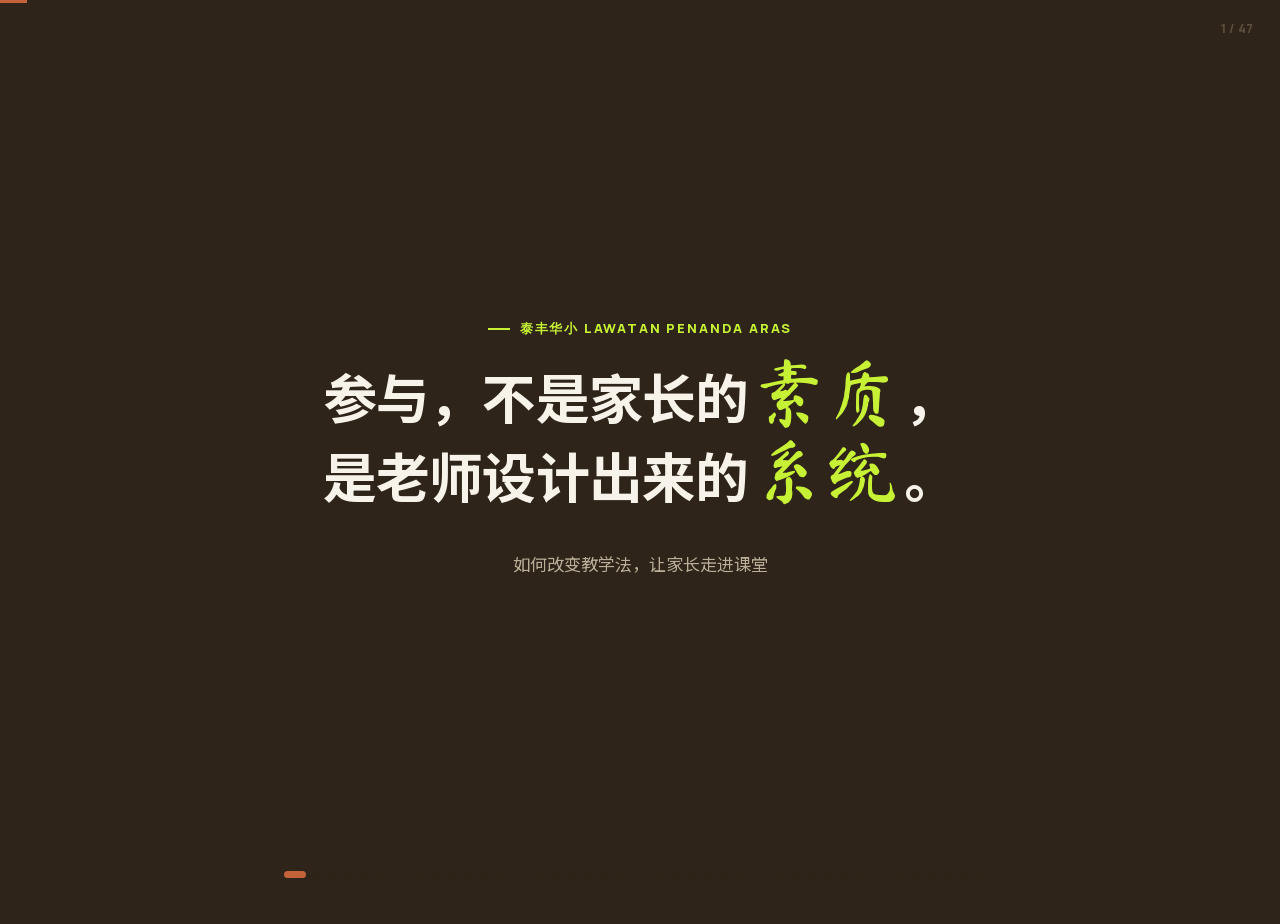
==== index.html @ 91c56937 "完善第10頁手動分組動畫 - 初始畫面只顯示1:35、一位老師與35位學生 - 首次按鍵先揭示7位家長與組框，再執行學生分組 - 動畫期間鎖定翻頁，完成後才允許進入下一頁 - 更新專案藍圖與收工交接紀" ====
<!doctype html>
<html lang="zh-Hans">
<head>
<meta charset="utf-8">
<meta name="viewport" content="width=device-width, initial-scale=1">
<title>参与，是设计出来的 —— 家长参与课堂教学法分享</title>
<link rel="stylesheet" href="assets/css/style.css">
</head>
<body>

<!--
  ============================================================
  这份 deck 的五条骨架规则（改动时请守住）
  ------------------------------------------------------------
  1) 版式统一：所有「文字型」内容页都是「垂直置中 + 靠同一条左边线」，
     不左右跳动。分量靠字级、颜色、留白，不靠移动位置。
     只有封面 / 投票 / 谢谢三页用 .slide--center 置中。
  2) 例外：**物件型**页面（便利贴、人形 icon 组、圆面积对比）用
     .slide--object 置中——那一件东西本身就是画面，靠左会在右边留死白。
     判断标准：slide 上只有「一件东西」＝置中；只要是大段文字＝靠左。
  3) 一张 slide 一个一级重点：.lead / .hand-term / .stat-hero
     / .people-icons / .area-duo / .sticky p 择一，其余一律 .sub 或 .micro。
  4) 断句手动控制：中文没有空格，浏览器会把词组拦腰切断，
     所以每句 .lead 自带 <br>，CSS 已关掉自动平衡换行。
     ⚠️ 但「一整段完整的话」（.quote-photo）不这样处理——它要放宽量测、
     让浏览器自己换行，硬断会把语气切碎。
  5) 手写体只给「短关键词」（2–6 字）或「人说的话」整句：
     - 句中关键词 → <span class="hand">
     - 家长／孩子的话整句 → .hand-quote 或便利贴 .sticky
     - 专有称呼「教育合伙人」「谢谢大家」→ .hand-term
  ------------------------------------------------------------
  人数＝这场分享的骨干（5 → 12 → 20 → 278 → 5→11），所以有一套
  统一的人形 icon 组件：<div class="people-icons" data-count="N">，
  图形由 deck.js 生成。结尾 5→11 刻意**不用** icon 改用圆面积对比，
  避免同一招在全场出现第四次。
  ------------------------------------------------------------
  荧光盾牌那一页的揭晓是**讲者手动触发**的：在那一页按第一次「下一页」
  ＝开灯，按第二次才真的翻页（见 deck.js 的 next()）。不要改回自动倒数。
  师生比 1:35 → 1:5 的分组动画也是**讲者手动触发**：第一次「下一页」
  ＝开始分组，动画完成后再按一次才进入下一页。
  ------------------------------------------------------------
  照片：全部是全屏 .photo-bg。目前用 assets/img/mock/ 的「示意图」（网络
  素材，仅供排版预览，正式使用前务必换掉）；还没有素材的用 class="awaiting"
  显示成一整页构好的占位画面，而不是假图。
  换真图 = 把该页 <div class="bg-layer" style="background-image:url('…')">
  里的路径改成自己的图；--focal 控制裁切焦点（例 50% 30% = 保住上方的人脸）。
  ============================================================
-->

<div id="progress"></div>
<div id="slide-counter">1 / 1</div>

<div id="deck">

  <!-- ============ 1. 标题 ============ -->
  <section class="slide dark slide--center">
    <div class="slide-inner">
      <div class="eyebrow anim">泰丰华小 lawatan penanda aras</div>
      <h1 class="lead anim d1">
        参与，不是家长的<span class="hand">素质</span>，<br>是老师设计出来的<span class="hand">系统</span>。
      </h1>
      <p class="sub anim d2" style="margin-top:34px;">如何改变教学法，让家长走进课堂</p>
      <!-- 致谢刻意不放在封面：讲稿写的是「开场前 10-15 秒口头致谢、不上 slide」，
           而且这些名字放在封面只是礼貌，读者不知道要拿它做什么。
           已移到方法一「校方会不会不允许？」那一页——在那里，这些名字是
           「我不是一个人偷偷在做」的证据，才有作用。 -->
    </div>
  </section>

  <!-- ============ 2. 起点（全屏照片） ============
       真图替换：把 .bg-layer 的 background-image 换成 url('assets/img/信心皇冠.jpg') -->
  <section class="slide photo-bg" style="--focal:50% 30%;">
    <div class="bg-layer" style="background-image:url('assets/img/xinxin-huangguan-2023-07-20.jpg')"></div>
    <div class="scrim"></div>
    <div class="content">
      <div class="eyebrow anim">起点</div>
      <p class="sub anim d1" style="margin-bottom:16px;">三年前，我第一次让家长走进课堂。</p>
      <p class="lead anim-focus d2">效果，<br>没有大家想象中那么顺利。</p>
    </div>
  </section>

  <!-- ============ 3. 意棠妈妈（便利贴＝物件型，置中） ============ -->
  <section class="slide slide--object">
    <div class="slide-inner">
      <div class="sticky anim" style="--tilt:-1.6deg;">
        <p>「我只负责那么几个小朋友就手忙脚乱了……<br>老师平常怎么一个人应付那么多学生？」</p>
        <p style="margin-top:16px;">「还有一个小朋友去了两次厕所洗手，<br>因为浆糊两次都倒在他自己身上……」</p>
        <cite>—— 意棠妈妈，2023-07-20 心得回馈</cite>
      </div>
    </div>
  </section>

  <!-- ============ 4. 起点：5 位（人形 icon，不是数字） ============ -->
  <section class="slide dark slide--object">
    <div class="slide-inner">
      <div class="eyebrow anim">而且，我要老实讲另一件事</div>
      <div class="people-icons anim d1" data-count="5" data-step="0.14"
           style="--psize:min(13vh,120px); --pgap:clamp(18px,3vw,48px); margin:4vh 0 3.4vh;"></div>
      <div class="stat-label anim d2" style="font-size:15px; letter-spacing:.2em;">那一次，全班只有五位家长来</div>
      <p class="sub anim d3" style="margin-top:26px;">五个人，还是乱的。</p>
    </div>
  </section>

  <!-- ============ 5. 反转：那天放学以后（v2 新增） ============ -->
  <section class="slide slide--object">
    <div class="slide-inner">
      <div class="sticky anim d2" style="--tilt:1.2deg;">
        <p>「他很开心一直点头说『要！要要！』<br>然后我再问他，你之前不是不想我去你学校哦？<br>他竟然做鬼脸跟我说『骗你的啊！你都信？』」</p>
        <cite>—— 运淮妈妈，2023-07-20 心得回馈</cite>
      </div>
    </div>
  </section>

  <!-- ============ 6. 同一天，另一位妈妈（v2 新增） ============ -->
  <section class="slide slide--object">
    <div class="slide-inner">
      <div class="sticky anim d1" style="--tilt:-1.1deg;">
        <p>「我孩子说，她喜欢今天这样子。<br>她希望我天天可以到班上和卢老师一起教她。」</p>
        <cite>—— 本昕妈妈，2023-07-20 心得回馈</cite>
      </div>
    </div>
  </section>

  <!-- ============ 7. 我评估错了重点（v2 新增，开场的落点） ============ -->
  <section class="slide dark">
    <div class="slide-inner">
      <div class="eyebrow anim">我评估错了重点</div>
      <p class="lead anim-focus d2">孩子在意的完全是另一件事：<br>今天有一个大人，一直坐在他旁边，<br>陪他把一样<span class="hand">他自己做出来</span>的东西做完。</p>
    </div>
  </section>

  <!-- ============ 8. 主张句 · 第一句（怎么来） ============
       ⚠️ 这一句是定案文字，一字不要改。-->
  <section class="slide">
    <div class="slide-inner">
      <div class="step-mark anim d1"><b>第一</b> 怎么来</div>
      <p class="lead anim-focus d2">
        家长会不会参与，<br>不是家长的<span class="hand">素质</span>问题，<br>是可以被<span class="hand">设计</span>出来的。
      </p>
    </div>
  </section>

  <!-- ============ 9. 主张句 · 第二句（为了什么） ============ -->
  <section class="slide dark">
    <div class="slide-inner">
      <div class="step-mark anim"><b>第二</b> 为了什么</div>
      <p class="lead anim-focus d1">
        我设计这套系统，<br>不是为了让课堂多两双手，<br>是为了让每个孩子多一次<span class="hand">被看见</span>的机会。
      </p>
    </div>
  </section>

  <!-- ============ 10. 为什么要让家长进课堂：师生比（v2 新增） ============
       只讲 1:35 → 1:5 这两个硬数字。刻意不换算成「被看见的机会多几倍」——
       那是推销式比喻，不是记录里有的东西。
       ⚠️ 分组数字来源核对过：写字课逐字稿原话「同學們分成七個組別」，
       家长心得回馈里多位家长写「带领五位一年级的学生」——所以是
       七组、每组五人（7×5=35），不是五组七人，不要改回去。 -->
  <!-- 分两拍演，第一次按「下一页」才触发（逻辑在 deck.js 的 next() / splitRatio()）：
       第一拍只显示 1:35、一位老师和一整排 35 位学生；下面七个框、
       七位家长与分组后的学生全部隐藏。
       第二拍（讲者按键）：先出现七个框与七位家长；接着上排那 35 个原始 icon
       **留在原地不动**，
       只是缓缓褪成灰色（＝人还在，只是这里剩下影子）；同时从每一个原始 icon
       身上「分身」出一个克隆，慢慢 morph 到下面对应的虚框里，每框五个。
       ⚠️ 千万不要改回「把原节点搬走」的做法：上排一空掉，就读成学生变少了。 -->
  <section class="slide dark slide--object ratio-split">
    <div class="slide-inner">
      <div class="eyebrow anim">为什么要让家长进课堂</div>
      <!-- 上排 35 个 + 下面七框各 5 个＝同一批孩子被数了两次（原身 + 分身）。
           变的只有：大人从 1 位变 7 位，一整排被分进七个组。所以是 1:35 → 1:5。 -->
      <div class="ratio-band anim d1">
        <!-- 两行标题叠在同一个 grid 格子里，交叉淡入，所以换行时版面不会跳 -->
        <div class="band-heads">
          <div class="band-head band-head--then">
            <span class="band-num">1 : 35</span>
            <span class="band-lab">平常上课 · 我一个人，对着一整班</span>
          </div>
          <div class="band-head band-head--now">
            <span class="band-num">7 组 · 1 : 5</span>
            <span class="band-lab">家长进来那一天 · 分成七组，一位大人对五个孩子</span>
          </div>
        </div>
        <!-- 舞台：上排 + 七框上下堆叠，两排从头到尾都在，所以完全没有版面跳动，
             分身要跑的那段垂直距离就是两排之间的间距。 -->
        <div class="ratio-stage">
          <div class="band-row row-origin">
            <!-- 原身：这 35 个节点永远留在这里，不搬走、不删除，只会变色 -->
            <div class="unit-group">
              <div class="people-icons people-icons--adult" data-count="1" data-delay="0.12"></div>
              <div class="people-icons people-icons--kid" data-count="35" data-step="0.016" data-delay="0.22"
                   style="width:calc(14px * 35 + 4px * 34);"></div>
            </div>
          </div>
          <!-- 七个组框与七位大人初始隐藏，讲者按键后才出现。
               框里的五个孩子是「落点」，分身飞到位前保持透明。 -->
          <div class="band-row row-groups">
            <div class="group-box">
              <div class="people-icons people-icons--adult" data-count="1" data-delay="0.62"></div>
              <div class="people-icons people-icons--kid people-icons--slot" data-count="5" style="width:calc(14px * 5 + 4px * 4);"></div>
            </div>
            <div class="group-box">
              <div class="people-icons people-icons--adult" data-count="1" data-delay="0.68"></div>
              <div class="people-icons people-icons--kid people-icons--slot" data-count="5" style="width:calc(14px * 5 + 4px * 4);"></div>
            </div>
            <div class="group-box">
              <div class="people-icons people-icons--adult" data-count="1" data-delay="0.74"></div>
              <div class="people-icons people-icons--kid people-icons--slot" data-count="5" style="width:calc(14px * 5 + 4px * 4);"></div>
            </div>
            <div class="group-box">
              <div class="people-icons people-icons--adult" data-count="1" data-delay="0.80"></div>
              <div class="people-icons people-icons--kid people-icons--slot" data-count="5" style="width:calc(14px * 5 + 4px * 4);"></div>
            </div>
            <div class="group-box">
              <div class="people-icons people-icons--adult" data-count="1" data-delay="0.86"></div>
              <div class="people-icons people-icons--kid people-icons--slot" data-count="5" style="width:calc(14px * 5 + 4px * 4);"></div>
            </div>
            <div class="group-box">
              <div class="people-icons people-icons--adult" data-count="1" data-delay="0.92"></div>
              <div class="people-icons people-icons--kid people-icons--slot" data-count="5" style="width:calc(14px * 5 + 4px * 4);"></div>
            </div>
            <div class="group-box">
              <div class="people-icons people-icons--adult" data-count="1" data-delay="0.98"></div>
              <div class="people-icons people-icons--kid people-icons--slot" data-count="5" style="width:calc(14px * 5 + 4px * 4);"></div>
            </div>
          </div>
          <!-- 分身飞行的图层：绝对定位盖在舞台上，飞完就清空 -->
          <div class="clone-layer" aria-hidden="true"></div>
        </div>
      </div>
    </div>
  </section>

  <!-- ============ 11. 写字课马蹄型（全屏照片 · 还没有素材，用占位画面） ============
       有真图之后：删掉 <section> 上的 awaiting，并把 .bg-layer 的
       background-image 换成 url('assets/img/写字课马蹄型.jpg') -->
  <section class="slide photo-bg" style="--focal:50% 40%;">
    <div class="bg-layer" style="background-image:url('assets/img/xiezi-ke-matixing-2026-07.jpg')"></div>
    <div class="scrim"></div>
    <div class="content">
      <div class="eyebrow anim">一节课里，能完整讲完一段话的孩子</div>
      <p class="lead lead--sm anim-focus d2">那天，是<span class="hand">全部</span>。</p>
    </div>
  </section>

  <!-- ============ 12. 一个人做不到（v2 新增，「为什么」的落点） ============ -->
  <section class="slide">
    <div class="slide-inner">
      <p class="lead anim-focus d2">让孩子自己动手、自己改错——<br>我一个人对 35 个人，<span class="hand">做不到</span>。</p>
    </div>
  </section>

  <!-- ============ 13. 转场：接下来四步是教学法，不是管理术（v2 新增） ============ -->
  <section class="slide dark">
    <div class="slide-inner">
      <p class="lead anim-focus d2">接下来这四步，<br>不是我怎么<b>管理</b>课堂志愿者，<br>是我怎么把这几双手，<br>变成<span class="hand">教学法</span>的一部分。</p>
    </div>
  </section>

  <!-- ============ 14. 方法一 ============ -->
  <section class="slide">
    <div class="slide-inner">
      <div class="step-mark anim"><b>01</b> 合法性先行</div>
      <p class="lead anim d1">第一步，<br>其实跟家长完全没有关系。</p>
      <div class="evidence-strip anim d2" style="margin-top:30px;">
        <span>Pekeliling</span><i>→</i><span>SDK 课堂志愿者法源</span><i>→</i><span>校方行政支持</span>
      </div>
      <!-- 致谢从封面移到这里：在这一页它不是客套，是「每一步都在制度里走」的证据。
           刻意不一一点名（口头讲的时候再点），slide 上只留一句。 -->
      <p class="micro anim d3" style="margin-top:24px;">每一位家长登记入校，每一步都在制度内进行。</p>
    </div>
  </section>

  <!-- ============ 15. Sarana Ibu Bapa：好处是给谁的（v2 新增关键句） ============ -->
  <section class="slide dark">
    <div class="slide-inner">
      <div class="eyebrow anim">Sarana Ibu Bapa <span class="cite-chip">MOE (2012)</span></div>
      <div class="evidence-strip evidence-strip--dark anim d1" style="margin-bottom:28px;">
        <span>自我价值感 ↑</span><span>学习动机 ↑</span><span>纪律问题 ↓</span>
      </div>
      <p class="lead anim-focus d2">它列的好处，<br>没有一条是给<b>老师</b>的，<br>全部都是发生在<span class="hand">孩子</span>身上的。</p>
      <p class="source-note anim d3">来源：Ministry of Education Malaysia (2012), <i>Sarana Ibu Bapa</i>.</p>
    </div>
  </section>

  <!-- ============ 16. 不是我发明的 ============ -->
  <section class="slide">
    <div class="slide-inner">
      <p class="lead anim-focus">这不是我发明的，<br>是<span class="hand">教育部</span>本来就希望我们做的。</p>
      <p class="sub anim d3" style="margin-top:30px;">而且它一开始就说清楚了是为了谁。我要做的，只是把它落地。</p>
    </div>
  </section>

  <!-- ============ 17. 唯一一步不需要家长 ============ -->
  <section class="slide">
    <div class="slide-inner">
      <div class="eyebrow anim">四步里面</div>
      <p class="lead anim-focus d1">只有这一步，<br><span class="hand">不需要家长</span>。</p>
      <div class="evidence-strip anim d3" style="margin-top:32px;">
        <span>查 Pekeliling</span><i>→</i><span>问行政</span><i>→</i><span>确认这扇门是开的</span>
      </div>
    </div>
  </section>

  <!-- ============ 18. 方法二 ============ -->
  <section class="slide">
    <div class="slide-inner">
      <div class="step-mark anim"><b>02</b> 共同目标设定，不是分派任务</div>
      <p class="lead anim d1">每次活动前，<br>先把「<span class="hand">学习目标</span>」讲清楚。</p>
      <p class="sub anim d2" style="margin-top:28px;">家长才知道自己在做什么、为什么做，而不是等我现场发指令。</p>
    </div>
  </section>

  <!-- ============ 19. 叶子鸟筹备（全屏照片 · 一整段完整的话） ============
       ⚠️ 这一段刻意不手动断行：它是一段完整的话，不是标语。
       量测放宽（.quote-photo max-width），让浏览器自己换行，语气才连得起来。-->
  <section class="slide photo-bg" style="--focal:50% 35%;">
    <div class="bg-layer" style="background-image:url('assets/img/yezi-niao-choubei-2023-07.jpg')"></div>
    <div class="scrim"></div>
    <div class="content">
      <p class="quote-photo anim-focus d1">
        「我们说要让学生认读所有的重叠词，就有家长马上做了所有组别的字卡；我们说想营造捡落叶的场景，就有家长自己去收集了大大小小的叶子送来学校。」
      </p>
    </div>
  </section>

  <!-- ============ 20. mutualistic goals ============ -->
  <section class="slide dark">
    <div class="slide-inner">
      <div class="eyebrow anim">mutualistic goals <span class="cite-chip">Rudder, Zenkov &amp; Polly (2025)</span></div>
      <p class="lead anim-focus d1">跨界合作要撑得久，<br>第一个条件不是热情，<br>是双方都拿到<span class="hand">自己要的</span>。</p>
      <p class="sub anim d3" style="margin-top:28px;">家长要的不是「被使唤」，是「我参与了我孩子的学习」。</p>
      <p class="source-note anim d3">来源：Rudder, Zenkov, &amp; Polly (2025), <i>School-University Partnerships, 18</i>(2), 286–305.</p>
    </div>
  </section>

  <!-- ============ 21. 杰森妈妈（便利贴＝物件型，置中） ============ -->
  <section class="slide slide--object">
    <div class="slide-inner">
      <div class="sticky anim d1" style="--tilt:1.4deg;">
        <p>「老师，谢谢您！每次有活动都没有错过我，<br>都会让我参与，真的很开心也很感动。」</p>
        <cite>—— 杰森妈妈，2026-07-08 心得回馈</cite>
      </div>
    </div>
  </section>

  <!-- ============ 22. 被邀请 ============ -->
  <section class="slide dark">
    <div class="slide-inner">
      <div class="eyebrow anim">被邀请感 <span class="cite-chip">Walker et al. (2005)</span></div>
      <p class="lead anim-focus d2">有时候不是家长不想来，<br>是从来<span class="hand">没有人开门</span>。</p>
      <p class="source-note anim d3">来源：Walker et al. (2005), <i>The Elementary School Journal, 106</i>(2), 85–104.</p>
    </div>
  </section>

  <!-- ============ 23. 方法三 ============ -->
  <section class="slide">
    <div class="slide-inner">
      <div class="step-mark anim"><b>03</b> 重新命名，改变角色认知</div>
      <p class="sub anim d1" style="margin:20px 0 14px;">我把这群家长，重新叫做——</p>
      <p class="hand-term anim-focus d2">教育合伙人</p>
    </div>
  </section>

  <!-- ============ 24. 改的是位置 ============ -->
  <section class="slide">
    <div class="slide-inner">
      <div class="eyebrow anim">boundary-spanning <span class="cite-chip">Rudder et al. (2025)</span></div>
      <p class="lead anim-focus d2">所以改的不是称呼，<br>是<span class="hand">位置</span>。</p>
      <p class="source-note anim d3">来源：Rudder, Zenkov, &amp; Polly (2025), <i>Boundary-spanning in school–university partnerships and its related definitions</i>.</p>
    </div>
  </section>

  <!-- ============ 25. 团队 5 → 12（人形 icon，数量差自己会说话） ============ -->
  <section class="slide dark slide--object">
    <div class="slide-inner">
      <div class="eyebrow anim">2023 一整年 · 同一个班的家长团队</div>
      <div class="people-duo anim d1">
        <!-- 两组的 icon 刻意同一个尺寸：唯一在变的是「几个人」。
             如果右边的人形也画大一点，观众读到的会是「人变大了」，
             而不是「人变多了」。宽度锁成整行（5 一行 / 6 一行两列）。 -->
        <div class="people-group people-group--then">
          <div class="people-icons people-icons--dim" data-count="5" data-step="0.09"
               style="--psize:50px; --pgap:14px; width:calc(50px * 5 + 14px * 4);"></div>
          <div class="g-num">5</div>
          <div class="g-lab">年初</div>
        </div>
        <div class="p-link">→</div>
        <div class="people-group">
          <div class="people-icons" data-count="12" data-step="0.105" data-delay="0.85"
               style="--psize:50px; --pgap:14px; width:calc(50px * 6 + 14px * 5);"></div>
          <div class="g-num">12</div>
          <div class="g-lab">年底</div>
        </div>
      </div>
    </div>
  </section>

  <!-- ============ 26. 边界教训（全屏照片） ============
       真图替换：把 .bg-layer 的 background-image 换成 url('assets/img/教育合伙人合照.jpg') -->
  <section class="slide photo-bg top" style="--focal:50% 32%;">
    <div class="bg-layer" style="background-image:url('assets/img/jiaoyu-hehuoren-hezhao-2023.jpg')"></div>
    <div class="scrim"></div>
    <div class="content">
      <p class="sub anim" style="margin-bottom:18px;">一次，一位家长离开自己负责的小组。<br><b>边界不清，最先失去陪伴的是孩子。</b></p>
      <p class="lead lead--sm anim-focus d2">这不是家长的问题，<br>是我没有把<span class="hand">边界</span>画清楚。</p>
    </div>
  </section>

  <!-- ============ 27. 方法四 DSKP（全屏照片） ============
       真图替换：把 .bg-layer 的 background-image 换成 url('assets/img/郊游趣.jpg') -->
  <section class="slide photo-bg split-v" style="--focal:50% 62%;">
    <div class="bg-layer" style="background-image:url('assets/img/jiaoyouqu-daotian.jpg')"></div>
    <div class="scrim"></div>
    <div class="content content--top">
      <div class="step-mark anim"><b>04</b> 每一场都在 DSKP 框架内</div>
      <p class="lead lead--sm anim-focus d1">不是在正课之外加东西，<br>是把课纲本来要教的，<span class="hand">换一种方式</span>教。</p>
    </div>
    <div class="content content--bottom">
      <div class="example-chips anim d3">
        <span>郊游趣 · 跨学科</span>
        <span>课文 · 等雨后彩虹</span>
        <span>美术 · 均衡与对称</span>
      </div>
    </div>
  </section>

  <!-- ============ 28. 荧光盾牌 · 制作照 → 熄灯 → UV 成品 ============
       ⚠️ 揭晓不是自动倒数的：在这一页按第一次「下一页 / 点右侧 / →」＝开灯，
       按第二次才真的翻页（逻辑在 deck.js 的 next()）。这样「啪」那一下
       是讲者自己讲到的时候才发生，不用追着计时器讲。
       第一次按键的顺序：制作照熄暗 → 切换 UV 成品照 → 紫光闪亮。-->
  <section class="slide photo-bg uv-reveal" style="--focal:50% 50%;">
    <div class="bg-layer uv-making-bg" style="background-image:url('assets/img/yingguang-dunpai-zhizuo-2025-10-17.jpg')"></div>
    <div class="bg-layer uv-glow-bg" style="background-image:url('assets/img/yingguang-dunpai-uv-2025-10-31.jpg')"></div>
    <div class="uv-veil"></div>
    <div class="uv-cast"></div>
    <div class="uv-flash"></div>
    <div class="uv-pre">
      <div class="uv-pre-in">
        <div class="eyebrow">教学目标 · 均衡与对称</div>
        <p class="sub">孩子设计图腾时反复问：</p>
        <p class="hand-quote">「老师，这样<span class="hand">对称</span>吗？」</p>
        <span class="uv-hint">再按一次 · 开紫光灯</span>
      </div>
    </div>
    <div class="content">
      <div class="uv-caption">
        <p class="hand-quote">「哇！！我的盾牌亮了！<br>老师你看！！」</p>
      </div>
    </div>
  </section>

  <!-- ============ 29. 会不会很乱 ============ -->
  <section class="slide">
    <div class="slide-inner">
      <p class="lead anim-focus d1">会。<br>我到今天<span class="hand">还是会乱</span>。</p>
    </div>
  </section>

  <!-- ============ 30. 颖婕妈妈（便利贴＝物件型，置中） ============ -->
  <section class="slide slide--object">
    <div class="slide-inner">
      <div class="sticky anim" style="--tilt:-1deg;">
        <p>「今天的参与，说实话，想象美好，现场有点失控。<br>但有时候，所谓的『失控』，其实就是生命力最旺盛的时候。」</p>
        <cite>—— 颖婕妈妈，2026-06-11 心得回馈</cite>
      </div>
    </div>
  </section>

  <!-- ============ 31. 其实我在训练的不是家长（v2 新增段落起点） ============ -->
  <section class="slide dark">
    <div class="slide-inner">
      <div class="eyebrow anim">四个方法的收束</div>
      <p class="lead anim-focus d2">让家长敢从孩子面前，<br><span class="hand">退开一步</span>。</p>
    </div>
  </section>

  <!-- ============ 32. 3N 吊饰梦工坊：20 位（v2 新增） ============
       ⚠️ 这一场目前只有一行记录（「孩子当摊主、家长退居幕后 / 20人」），
       没有贴文也没有家长心得，所以这一页只放数字对比，
       不编造孩子怎么收钱、怎么招客那些具体画面。
       讲者若能补一个真实的小画面进来，这一页会立刻变强。-->
  <section class="slide dark slide--object">
    <div class="slide-inner">
      <div class="eyebrow anim">2025 · 3N 吊饰梦工坊</div>
      <!-- 跟 5→12 那页同一个 50px 尺寸，锁成 10×2 两整行：
           同一套 icon、同一个大小，观众才会自动拿这一页跟前面比人数 -->
      <div class="people-icons anim d1" data-count="20" data-step="0.075"
           style="--psize:50px; --pgap:14px; width:calc(50px * 10 + 14px * 9); margin:3.4vh auto 2.6vh;"></div>
      <div class="stat-label anim d2" style="font-size:15px; letter-spacing:.2em;">20 位家长 · 三年下来单场最多的一次</div>
      <div class="evidence-strip evidence-strip--dark anim d3" style="margin-top:24px;">
        <span>摊主：孩子</span><i>·</i><span>家长：退到后面</span>
      </div>
      <p class="sub anim d3" style="margin-top:14px;"><b>家长最多，孩子最自主。</b></p>
    </div>
  </section>

  <!-- ============ 33. 昱杰妈妈的心路转折（v2 新增） ============ -->
  <section class="slide slide--object">
    <div class="slide-inner">
      <div class="eyebrow anim">起初 · 担心一年级孩子做不完</div>
      <div class="sticky anim d1" style="--tilt:1.8deg;">
        <p>「在一开始给予简单的指导之后，小朋友们慢慢能够自己完成，<br>而且越来越有信心……很多事情并不是他们做不到，<br>而是我们大人先入为主地认为他们做不到。」</p>
        <p style="margin-top:16px;">「我们有时候太急于帮助，<br>反而减少了他们学习和成长的机会。」</p>
        <cite>—— 昱杰妈妈，2026-02-13 心得回馈</cite>
      </div>
    </div>
  </section>

  <!-- ============ 34. 宇乐妈妈：同一天，同一个结论（v2 新增） ============ -->
  <section class="slide slide--object">
    <div class="slide-inner">
      <div class="eyebrow anim">同一天 · 另一位妈妈 · 同一个结论</div>
      <div class="sticky anim d1" style="--tilt:-1.4deg;">
        <p>「给予孩子更多信任，不急着帮他们做，<br>在旁指导，他们也能完成一项项的任务。」</p>
        <cite>—— 宇乐妈妈，2026-02-13 心得回馈</cite>
      </div>
    </div>
  </section>

  <!-- ============ 35. GRR 跑了三层（v2 从结尾移到这里） ============ -->
  <section class="slide dark">
    <div class="slide-inner">
      <div class="eyebrow anim">逐步放手 <span class="cite-chip">Gradual Release of Responsibility · Fisher &amp; Frey 2013</span></div>
      <p class="lead anim-focus d2">我对家长逐步放手，<br>家长才学会对孩子逐步放手，<br>孩子才<span class="hand">拿回</span>自己那一份学习。</p>
      <p class="source-note anim d3">来源：Fisher &amp; Frey (2013), <i>Gradual Release of Responsibility Instructional Framework</i>.</p>
    </div>
  </section>

  <!-- ============ 36. 5 → 11：圆面积对比 ============
       ⚠️ 刻意不用人形 icon（前面已用过三次）。两个圆的直径按 √n 算，
       所以面积就是 5 : 11 的真实比例。glow 那一圈慢慢画出来，
       中间留 1.1s 停顿，让讲者把上面那句问题问完再看到答案。-->
  <section class="slide dark slide--object">
    <div class="slide-inner">
      <div class="eyebrow anim">「卢老师，你是不是刚好遇到一批很好的家长？」</div>
      <p class="sub anim d1" style="margin-bottom:1vh;">我用两个数字回答。</p>
      <div class="area-duo">
        <div class="area-cell area-cell--then">
          <div class="area-disc" style="--d:min(20vh,178px);">
            <svg class="a-ring" viewBox="0 0 100 100"><circle cx="50" cy="50" r="48"/></svg>
            <div class="a-num">5</div>
          </div>
          <div class="a-lab">2023 · 第一次让家长入班</div>
        </div>
        <div class="area-cell area-cell--now">
          <div class="area-disc" style="--d:min(29.7vh,264px);">
            <svg class="a-ring" viewBox="0 0 100 100"><circle cx="50" cy="50" r="48"/></svg>
            <div class="a-num">11</div>
          </div>
          <div class="a-lab">2026 · 全新班级 · 一个都不认识 · 开学大扫除</div>
        </div>
      </div>
    </div>
  </section>

  <!-- ============ 37. 三年累积：44 场 / 278 人次 ============
       ⚠️ 逐年柱状图已刻意拿掉。2024(25场) 对比 2025(5场) 的落差会被
       误读成「参与度掉下来」，实际上 2025 有两场是正常上课日、
       不算志愿者活动。既然摊开年份只会引起误会，那就不摊开，
       只讲三年累积的总量——规模感交给 278 个小人形去讲。-->
  <section class="slide dark slide--object">
    <div class="slide-inner">
      <div class="eyebrow anim">2023 → 2026 · 三年累积</div>
      <!-- 278 不是漂亮的数字，排不出完整方阵。宽度锁成一行 40 个：
           6 整行 + 最后一行 38 个，看起来像刻意排的，而不是随手断掉的。 -->
      <div class="people-field anim d1" data-count="278" data-step="0.0072"
           style="--pf-w:40; margin:3vh auto 3.4vh;"></div>
      <div class="total-row total-row--sm anim d2" style="justify-content:center;">
        <div>
          <div class="t-num" data-count-to="44">0<span class="t-unit">场</span></div>
          <div class="t-lab">活动场次</div>
        </div>
        <div>
          <div class="t-num" data-count-to="278">0<span class="t-unit">人次</span></div>
          <div class="t-lab">家长参与人次</div>
        </div>
      </div>
      <p class="source-note source-note--center anim d3">信任取决于互动品质，而非联络频率。来源：Adams &amp; Christenson (2000), <i>Journal of School Psychology, 38</i>(5), 477–497.</p>
    </div>
  </section>

  <!-- ============ 38. 换掉的是系统 ============ -->
  <section class="slide">
    <div class="slide-inner">
      <p class="sub anim" style="margin-bottom:26px;">从 5 到 11——</p>
      <p class="lead anim-focus d1">我换掉的不是家长，<br>是<span class="hand">系统</span>。</p>
      <p class="sub anim d3" style="margin-top:30px;">换一批人，同一套方法，重新跑起来了。</p>
    </div>
  </section>

  <!-- ============ 39. 那学生那边换到了什么（v2 新增：同一位妈妈，隔五个月） ============ -->
  <section class="slide slide--object">
    <div class="slide-inner">
      <div class="eyebrow anim">同一位妈妈 · 隔了五个月 · 两个不同的科目</div>
      <div class="sticky-duo">
        <div class="sticky anim d2" style="--tilt:-1.6deg;">
          <p>「原来不是他们做不到，<br>而是我们大人先入为主地<br>认为他们做不到。」</p>
          <cite>—— 昱杰妈妈，2026-02 · 新春手工</cite>
        </div>
        <div class="sticky anim d3" style="--tilt:1.5deg;">
          <p>「原来不是孩子不会，<br>而是在适当的引导和鼓励下，<br>他们都能把字写得更整齐、更漂亮。」</p>
          <cite>—— 同一位昱杰妈妈，2026-07 · 写字课</cite>
        </div>
      </div>
    </div>
  </section>

  <!-- ============ 40. 换到的不只是一套系统 ============ -->
  <section class="slide dark">
    <div class="slide-inner">
      <p class="lead anim-focus d2">所以我这三年换到的，<br>不只是一套系统。<br>是这个班里，愿意相信<span class="hand">孩子做得到</span>的大人，<br>变多了。</p>
    </div>
  </section>

  <!-- ============ 41. 翻转：换一个主词也成立 ============ -->
  <section class="slide">
    <div class="slide-inner">
      <div class="eyebrow anim">换一个主词，也成立</div>
      <p class="lead anim-focus d2">不是家长做不到，<br>是我们<b>老师</b><span class="hand">先入为主</span>地<br>认为他们做不到。</p>
    </div>
  </section>

  <!-- ============ 42. 一个动作，第一个问题 ============ -->
  <section class="slide">
    <div class="slide-inner">
      <div class="eyebrow anim">翻开下星期本来要上的那一课</div>
      <div class="step-mark anim d1"><b>第一</b> 问</div>
      <p class="lead anim-focus d2">这一段，如果现场<span class="hand">多两双手</span>，<br>会不会不一样？</p>
    </div>
  </section>

  <!-- ============ 43. 第二个问题（v2 新增，才是重点） ============ -->
  <section class="slide dark">
    <div class="slide-inner">
      <div class="step-mark anim"><b>第二</b> 问</div>
      <p class="lead anim-focus d1">多了这两双手，<br>我可不可以让孩子<span class="hand">自己做完</span>这一段，<br>而不是我做给他们看？</p>
      <p class="sub anim d3" style="margin-top:28px;"><b>多两双手，不是为了让我轻松，是为了让我敢放手。</b></p>
    </div>
  </section>

  <!-- ============ 44. 金句（全屏照片） ============
       真图替换：把 .bg-layer 的 background-image 换成 url('assets/img/5人vs11人.jpg') -->
  <section class="slide photo-bg bg-split">
    <div class="bg-layer"></div>
    <div class="bg-split-wrap">
      <div class="bg-half" style="background-image:url('assets/img/2023-shouchang-dasaochu.jpg'); background-position:50% 35%;">
        <span class="split-tag">2023 · 首场</span>
      </div>
      <div class="bg-half" style="background-image:url('assets/img/2026-dasaochu-11ren.jpg'); background-position:50% 30%;">
        <span class="split-tag">2026 · 全新班级</span>
      </div>
    </div>
    <div class="scrim"></div>
    <div class="content">
      <!-- 这一页破例放两句同级的话：它们是一副对句，第二句（v2 新增）
           是整场真正的落点，拆成两页反而会把节奏断掉。念的时候是一口气两句。 -->
      <p class="lead lead--sm anim-focus d1">我不是遇到好家长才开始的，<br>我是<span class="hand">开始了以后</span>，才有了这些家长。</p>
      <p class="lead lead--sm anim-focus d3" style="margin-top:26px;">而孩子，<br>是开始了以后，才<span class="hand">拿回自己那一份</span>的。</p>
    </div>
  </section>

  <!-- ============ 45. 现场互动评分 ============ -->
  <section class="slide slide--center" data-role="live-results">
    <div class="slide-inner">
      <div class="eyebrow anim">现场互动</div>
      <p class="lead lead--sm anim d1">听完这些，你现在几分想回去试试看？</p>
      <div class="anim d2" style="display:flex; gap:56px; align-items:center; justify-content:center; margin-top:44px; flex-wrap:wrap;">
        <div class="qr-card">
          <div id="qr-holder"></div>
          <span>扫码，1–5 分投一票</span>
        </div>
        <div class="live-result" style="flex-direction:column; align-items:center;">
          <div class="live-avg">—</div>
          <div class="live-stars">☆☆☆☆☆</div>
          <div class="live-count" style="margin-top:6px;">等待第一票…</div>
        </div>
      </div>
    </div>
  </section>

  <!-- ============ 46. 参考文献 ============ -->
  <section class="slide dark references-slide">
    <div class="slide-inner">
      <div class="eyebrow anim">References</div>
      <h2 class="references-title anim d1">参考文献</h2>
      <div class="reference-grid anim d2">
        <p><b>Adams, K. S., &amp; Christenson, S. L. (2000).</b> Trust and the family–school relationship: Examination of parent–teacher differences in elementary and secondary grades. <i>Journal of School Psychology, 38</i>(5), 477–497.</p>
        <p><b>Fisher, D., &amp; Frey, N. (2013).</b> <i>Gradual Release of Responsibility Instructional Framework.</i> International Reading Association. https://doi.org/10.1598/e-ssentials.8037</p>
        <p><b>Ministry of Education Malaysia. (2012).</b> <i>Sarana Ibu Bapa [Parents/Caregivers Toolkit].</i> Ministry of Education Malaysia.</p>
        <p><b>Rudder, L., Zenkov, K., &amp; Polly, D. (2025).</b> Boundary-spanning in school–university partnerships and its related definitions. <i>School-University Partnerships, 18</i>(2), 286–305. https://doi.org/10.1108/SUP-09-2024-0020</p>
        <p><b>Walker, J. M. T., Wilkins, A. S., Dallaire, J. R., Sandler, H. M., &amp; Hoover-Dempsey, K. V. (2005).</b> Parental involvement: Model revision through scale development. <i>The Elementary School Journal, 106</i>(2), 85–104. https://doi.org/10.1086/499193</p>
      </div>
    </div>
  </section>

  <!-- ============ 47. 谢谢 ============ -->
  <section class="slide dark slide--center">
    <div class="slide-inner">
      <p class="hand-term anim-focus">谢谢大家</p>
      <p class="sub anim d3" style="margin-top:28px;">1I 班・教育合伙人・卢湧权</p>
    </div>
  </section>

</div>

<div id="malay-qr-overlay" aria-hidden="true" role="dialog" aria-modal="true" aria-labelledby="malay-qr-title">
  <div class="malay-qr-panel">
    <button id="malay-qr-close" type="button" aria-label="关闭马来文对照二维码">×</button>
    <div class="eyebrow">Paparan Bahasa Melayu</div>
    <h2 id="malay-qr-title">马来文重点同步显示</h2>
    <p>扫码后，手机会自动跟着讲者翻页。</p>
    <div id="malay-qr-holder"></div>
    <span class="malay-qr-url">无需手动翻页 · 按 M 关闭</span>
  </div>
</div>

<div id="nav"></div>
<div id="tap-prev" class="tap-zone"></div>
<div id="tap-next" class="tap-zone"></div>

<script src="assets/js/supabase-config.js"></script>
<script src="assets/js/ratings.js"></script>
<script src="assets/js/slide-sync.js"></script>
<script src="assets/js/qrcode.min.js"></script>
<script src="assets/js/deck.js"></script>
<script>
  // build the QR code once, pointing at the mobile voting page.
  // Use location.pathname (never .href/.hash) — by the time this slide is
  // reached the presenter has navigated through many slides, so location.hash
  // is something like "#21" and including it would break the link (deck.js's
  // hash parser would just load slide 21 of the main deck instead of /vote/).
  var deckDir = location.pathname.replace(/index\.html$/, "").replace(/\/$/, "");
  new QRCode(document.getElementById("qr-holder"), {
    text: location.origin + deckDir + "/vote/",
    width: 168, height: 168,
    colorDark: "#2E2419", colorLight: "#ffffff"
  });
  new QRCode(document.getElementById("malay-qr-holder"), {
    text: location.href.replace(/index\.html.*$/,"").replace(/\/$/,"") + "/my/",
    width: 220, height: 220,
    colorDark: "#0B1E2D", colorLight: "#ffffff"
  });
</script>
</body>
</html>
---- assets/css/style.css ----
/* ===================================================================
   Design tokens
   =================================================================== */
:root{
  --paper:      #F7F2EA;
  --paper-dim:  #EFE7D8;
  --ink:        #2E2419;
  --ink-soft:   #5B4E3E;
  --glow:       #C6F135;
  --glow-dim:   #9FC42A;
  --clay:       #C4633A;
  --academic:   #6B7A8F;
  --academic-bg:#E7EBEF;
  --paper-shadow: 0 18px 40px -18px rgba(46,36,25,.35), 0 2px 6px rgba(46,36,25,.12);

  --font-hand:  'Ma Shan Zheng', cursive;
  --font-body:  'Noto Sans SC', -apple-system, sans-serif;
  --font-data:  'Manrope', -apple-system, sans-serif;

  --slide-pad: clamp(28px, 5vw, 96px);
}

@font-face{
  font-family:'Ma Shan Zheng';
  src: url('../fonts/MaShanZheng.subset.woff2') format('woff2');
  font-weight:400; font-display:swap;
}
@font-face{
  font-family:'Noto Sans SC';
  src: url('../fonts/NotoSansSC-400.subset.woff2') format('woff2');
  font-weight:400; font-display:swap;
}
@font-face{
  font-family:'Noto Sans SC';
  src: url('../fonts/NotoSansSC-700.subset.woff2') format('woff2');
  font-weight:700; font-display:swap;
}
@font-face{
  font-family:'Manrope';
  src: url('../fonts/Manrope-500.subset.woff2') format('woff2');
  font-weight:500; font-display:swap;
}
@font-face{
  font-family:'Manrope';
  src: url('../fonts/Manrope-800.subset.woff2') format('woff2');
  font-weight:800; font-display:swap;
}

*{ box-sizing:border-box; margin:0; padding:0; }
html,body{ height:100%; }
body{
  font-family:var(--font-body);
  background:var(--ink);
  color:var(--ink);
  overflow:hidden;
  -webkit-font-smoothing:antialiased;
}

/* ===================================================================
   Deck shell
   =================================================================== */
#deck{
  position:relative;
  width:100vw; height:100vh;
}
.slide{
  position:absolute; inset:0;
  display:flex; flex-direction:column;
  justify-content:center;
  background:var(--paper);
  opacity:0; visibility:hidden;
  transform:translateY(24px);
  transition:opacity .5s ease, transform .6s cubic-bezier(.16,1,.3,1), visibility 0s linear .5s;
  padding:var(--slide-pad);
}
.slide.active{
  opacity:1; visibility:visible; transform:translateY(0);
  transition:opacity .5s ease, transform .6s cubic-bezier(.16,1,.3,1), visibility 0s;
  z-index:2;
}
.slide.dark{ background:var(--ink); color:var(--paper); }
.slide.dark .eyebrow{ color:var(--glow); }
/* -------------------------------------------------------------------
   ONE COMPOSITION FOR THE WHOLE DECK.
   Every content slide: vertically centred, flush to the SAME left edge,
   same measure. No alternating left/right anchors — the weight comes
   from type scale, colour and whitespace, not from moving the block
   around, so the audience's eye never has to hunt for the start of the
   line. Only the title / thank-you / voting slides are centred.
   ------------------------------------------------------------------- */
.slide-inner{
  width:100%; max-width:min(1180px, 84vw);
  margin-left:0; margin-right:auto;
}
.slide--center .slide-inner{ margin-left:auto; margin-right:auto; text-align:center; }
.slide--center .lead,
.slide--center .sub,
.slide--center .hand-quote{ margin-left:auto; margin-right:auto; }
.slide--center .eyebrow{ justify-content:center; }
/* -------------------------------------------------------------------
   EXCEPTION TO THE LEFT-EDGE RULE — 「物件型」slide.
   靠左对齐是给「一段一段的字」用的：眼睛需要一条固定的起跑线。
   但有些 slide 上只有一件东西（一张便利贴、一组人形 icon、两个圆），
   那件东西本身就是画面，靠左会在右边留下一块死掉的空白。
   这类 slide 加 .slide--object 置中，跟满版照片同一个道理。
   ⚠️ 只给「单一物件」用；只要 slide 上是大段文字，一律回到靠左。
   ------------------------------------------------------------------- */
.slide--object .slide-inner{ margin-left:auto; margin-right:auto; text-align:center; }
.slide--object .sticky,
.slide--object .sub,
.slide--object .micro,
.slide--object .lead{ margin-left:auto; margin-right:auto; }
.slide--object .eyebrow{ justify-content:center; }
.slide--object .evidence-strip{ justify-content:center; margin-left:auto; margin-right:auto; }

/* ---- dramatic entrances, only on transition slides ----------------- */
.anim{ opacity:0; }
.slide.active .anim{ animation:riseIn .85s cubic-bezier(.16,1,.3,1) forwards; }
.slide.active .anim.d1{ animation-delay:.12s; }
.slide.active .anim.d2{ animation-delay:.30s; }
.slide.active .anim.d3{ animation-delay:.52s; }
@keyframes riseIn{
  from{ opacity:0; transform:translateY(26px); filter:blur(14px); }
  to  { opacity:1; transform:none;             filter:blur(0); }
}
/* focus-pull: blur -> razor sharp, for the single key line */
.slide.active .anim-focus{ animation:focusPull 1.25s cubic-bezier(.2,.8,.2,1) forwards; }
@keyframes focusPull{
  from{ opacity:0; filter:blur(26px); letter-spacing:.16em; transform:scale(1.04); }
  60% { opacity:1; }
  to  { opacity:1; filter:blur(0);    letter-spacing:normal; transform:scale(1); }
}
/* lights-up: dark to bright */
.slide.active .anim-ignite{ animation:ignite 1.1s ease-out forwards; }
@keyframes ignite{
  from{ opacity:0; filter:brightness(.15) blur(8px); }
  to  { opacity:1; filter:brightness(1)   blur(0); }
}

/* subtle paper grain on every slide */
.slide::before{
  content:''; position:absolute; inset:0; pointer-events:none;
  opacity:.05; mix-blend-mode:multiply;
  background-image:url("data:image/svg+xml,%3Csvg xmlns='http://www.w3.org/2000/svg' width='120' height='120'%3E%3Cfilter id='n'%3E%3CfeTurbulence type='fractalNoise' baseFrequency='0.85' numOctaves='2' stitchTiles='stitch'/%3E%3C/filter%3E%3Crect width='100%25' height='100%25' filter='url(%23n)'/%3E%3C/svg%3E");
}

.eyebrow{
  font-family:var(--font-data); font-weight:700; letter-spacing:.14em;
  text-transform:uppercase; font-size:13px; color:var(--clay);
  margin-bottom:18px; display:flex; align-items:center; gap:10px;
}
.eyebrow::before{ content:''; width:22px; height:2px; background:currentColor; display:inline-block; }

h1,h2,h3{ font-weight:700; line-height:1.25; }

/* -------------------------------------------------------------------
   TYPE HIERARCHY — strictly three levels, one LEVEL-1 per slide.
   L1 .lead   : the single sentence this slide must be remembered for.
   L2 .sub    : supporting prose — ~38% of L1, muted ink-soft.
   L3 .micro  : citations, attributions, footnotes.
   ------------------------------------------------------------------- */
/* LINE BREAKS ARE MANUAL.
   Chinese has no spaces, so the browser will happily cut a phrase in
   half. Every .lead therefore carries its own <br> at the places where
   the sentence actually breathes, and automatic balancing is switched
   off so those <br> are the only breaks that happen. */
.lead{
  font-size:clamp(32px, 4.2vw, 62px); font-weight:700; line-height:1.44;
  letter-spacing:-.015em; color:var(--ink); max-width:none;
  text-wrap:normal; word-break:keep-all;
}
.lead--sm{ font-size:clamp(26px,3.2vw,46px); line-height:1.5; }
.slide.dark .lead{ color:var(--paper); }

/* handwriting = ONLY the key phrase inside an otherwise sans-serif line.
   2–6 characters is the sweet spot; a whole sentence in handwriting
   stops being special, so it is reserved for quoted human speech. */
.hand{
  font-family:var(--font-hand); font-weight:400; color:var(--clay);
  font-size:1.34em; line-height:1; letter-spacing:.02em;
  padding:0 .06em;
}
.slide.dark .hand{ color:var(--glow); }

/* full-sentence handwriting — reserved for 人的话（家长／孩子说的话） */
.hand-quote{
  font-family:var(--font-hand); font-weight:400; color:var(--clay);
  font-size:clamp(30px,3.6vw,54px); line-height:1.6; letter-spacing:.015em;
  word-break:keep-all;
}
.slide.dark .hand-quote{ color:var(--glow); }
/* a named term, e.g.「教育合伙人」 — short enough to carry a slide alone */
.hand-term{
  font-family:var(--font-hand); font-weight:400; color:var(--clay);
  font-size:clamp(56px,7.4vw,124px); line-height:1.2; letter-spacing:.02em;
}
.slide.dark .hand-term{ color:var(--glow); }

.sub{
  font-size:clamp(15px,1.35vw,20px); line-height:1.95; color:var(--ink-soft);
  max-width:46em; font-weight:400; word-break:keep-all;
}
.slide.dark .sub{ color:#B9AF98; }
.sub--center{ margin-left:auto; margin-right:auto; text-align:center; }
.sub b{ font-weight:700; color:var(--ink); }
.slide.dark .sub b{ color:#E8E1D0; }

.micro{
  font-family:var(--font-data); font-weight:500; font-size:12.5px;
  letter-spacing:.03em; line-height:1.7; color:#8C7F6B; max-width:68ch;
}
.slide.dark .micro{ color:#8E846F; }

/* Compact evidence replaces explanatory prose without losing the facts. */
.evidence-strip{
  display:flex;
  align-items:center;
  flex-wrap:wrap;
  gap:10px;
  max-width:100%;
  font-family:var(--font-data);
  font-size:clamp(13px,1.15vw,17px);
  font-weight:700;
  color:var(--ink-soft);
}
.evidence-strip span{
  padding:9px 14px;
  border:1px solid rgba(46,36,25,.14);
  border-radius:999px;
  background:rgba(255,255,255,.44);
}
.evidence-strip i{ color:var(--clay); font-style:normal; }
.evidence-strip--dark{ color:#D9D0BC; }
.evidence-strip--dark span{
  border-color:rgba(255,255,255,.14);
  background:rgba(255,255,255,.055);
}
.evidence-strip--dark i{ color:var(--glow); }

.example-chips{
  display:flex;
  flex-wrap:wrap;
  gap:10px;
}
.example-chips span{
  padding:9px 14px;
  border:1px solid rgba(255,255,255,.22);
  border-radius:999px;
  background:rgba(30,22,14,.38);
  color:#F3EBDD;
  font-family:var(--font-data);
  font-size:clamp(12px,1vw,15px);
  font-weight:700;
  letter-spacing:.02em;
  backdrop-filter:blur(8px);
}

.source-note{
  position:absolute;
  left:var(--slide-pad);
  right:var(--slide-pad);
  bottom:clamp(18px,2.2vw,40px);
  margin:0;
  max-width:110ch;
  color:#877C68;
  font-family:var(--font-data);
  font-size:10px;
  line-height:1.4;
  letter-spacing:.015em;
  text-align:left;
}
.slide.dark .source-note{ color:#9D927D; }
.source-note--center{ text-align:left; }

.references-slide .slide-inner{ max-width:min(1240px,88vw); }
.references-title{
  margin:0 0 30px;
  color:var(--paper);
  font-size:clamp(34px,4vw,58px);
}
.reference-grid{
  display:grid;
  grid-template-columns:repeat(2,minmax(0,1fr));
  gap:18px 42px;
}
.reference-grid p{
  margin:0;
  padding-top:14px;
  border-top:1px solid rgba(255,255,255,.13);
  color:#BEB5A1;
  font-family:var(--font-data);
  font-size:clamp(11px,.9vw,14px);
  line-height:1.58;
}
.reference-grid b{ color:#EEE6D4; }
.reference-grid i{ color:#D4CAB7; }

/* legacy aliases kept so nothing silently breaks */
.headline{ font-size:clamp(32px,4.6vw,62px); font-weight:700; line-height:1.26; letter-spacing:-.015em; }
.body-lg{ font-size:clamp(15px,1.32vw,19px); line-height:1.9; color:var(--ink-soft); max-width:56ch; }
.slide.dark .body-lg{ color:#B9AF98; }

/* ===================================================================
   Handwritten sticky-note quotes
   =================================================================== */
.sticky{
  position:relative;
  /* default: refined paper gradient. Drop a real photographed paper texture at
     assets/img/paper-texture.jpg and add class="sticky sticky--photo" to upgrade. */
  background:
    radial-gradient(140% 120% at 15% 0%, rgba(255,255,255,.9), rgba(255,251,240,0) 55%),
    linear-gradient(168deg, #FFFBF0 0%, #F3ECD8 100%);
  border-radius:3px;
  box-shadow:var(--paper-shadow);
  padding:clamp(26px,3vw,42px) clamp(30px,3.4vw,50px);
  max-width:min(940px, 76vw);
  transform:rotate(var(--tilt, -1.4deg));
}
.sticky--photo{
  background:
    linear-gradient(rgba(255,251,240,.5), rgba(255,251,240,.5)),
    url('../img/paper-texture.jpg') center/cover;
}
.sticky::after{
  content:''; position:absolute; top:-14px; left:50%; transform:translateX(-50%) rotate(-3deg);
  width:clamp(72px,9vw,120px); height:clamp(24px,2.4vw,32px); border-radius:2px;
  background:rgba(198,241,53,.55);
  box-shadow:0 3px 6px rgba(0,0,0,.15);
}
/* on a quote slide the handwriting IS the level-1 element */
.sticky p{
  font-family:var(--font-hand); font-size:clamp(21px,2.3vw,33px); line-height:1.74;
  color:#2A2115; word-break:keep-all;
}
/* 上面那截胶带是 ::after，会往卡片外凸出约 14px；
   前面紧接着一段文字时要留出这段，否则胶带会压在字上 */
.sub + .sticky,
.sub + .sticky-duo{ margin-top:18px; }

/* 便利贴要自己的进场动画：通用的 riseIn 结尾是 transform:none，
   会把 --tilt 那一点点歪抹掉，纸就变成一个方正的框，手作感全没了。
   这一支保留 rotate，只动位移与模糊。 */
.slide.active .sticky.anim{ animation:stickyIn .92s cubic-bezier(.16,1,.3,1) forwards; }
@keyframes stickyIn{
  from{ opacity:0; transform:translateY(26px) rotate(var(--tilt,-1.4deg)); filter:blur(14px); }
  to  { opacity:1; transform:rotate(var(--tilt,-1.4deg));                  filter:blur(0); }
}

/* 两张便利贴并置 = 同一个人、隔了五个月的两句话，对照本身就是内容 */
.sticky-duo{
  display:flex; justify-content:center; align-items:flex-start;
  gap:clamp(18px,3vw,52px); flex-wrap:wrap;
}
.sticky-duo .sticky{ max-width:min(430px,40vw); flex:1 1 340px; }
.sticky-duo .sticky p{ font-size:clamp(17px,1.75vw,26px); line-height:1.7; }
.sticky-duo .sticky::after{ width:clamp(56px,6vw,84px); }
.sticky cite{
  display:block; margin-top:14px; font-style:normal; font-family:var(--font-data);
  font-weight:700; font-size:13px; letter-spacing:.06em; color:var(--clay);
}

/* academic citation chip */
.cite-chip{
  display:inline-flex; align-items:center; gap:6px;
  font-family:var(--font-data); font-weight:700; font-size:11.5px;
  letter-spacing:.03em; color:var(--academic);
  background:var(--academic-bg); border-radius:100px;
  padding:4px 11px 4px 9px; margin:2px 4px;
  vertical-align:middle; white-space:nowrap;
}
.cite-chip::before{ content:'§'; font-weight:800; }
.slide.dark .cite-chip{ background:rgba(107,122,143,.28); color:#B9C6D6; }

/* ===================================================================
   Big number / stat display
   =================================================================== */
.stat-num{
  font-family:var(--font-data); font-weight:800; letter-spacing:-.03em;
  font-size:clamp(80px,13vw,190px); line-height:.9;
}
.stat-label{ font-family:var(--font-data); font-weight:700; font-size:15px; letter-spacing:.08em; text-transform:uppercase; color:var(--ink-soft); margin-top:10px; }
.slide.dark .stat-label{ color:#B9AF98; }

.arrow-flow{ display:flex; align-items:center; gap:clamp(20px,4vw,56px); }
.arrow-flow .arrow{ font-size:clamp(28px,3vw,44px); color:var(--clay); }

/* ===================================================================
   FULL-BLEED PHOTO SLIDE  (the only photo component in this deck)
   -------------------------------------------------------------------
   HOW TO DROP IN A REAL PHOTO — one edit, in index.html:
     1. put the file in  assets/img/
     2. change that slide's bg-layer path:
          <div class="bg-layer" style="background-image:url('assets/img/xxx.jpg')">
   （路径写在元素上而不是 CSS 变量里，因为 CSS 变量里的相对路径会以
     style.css 所在资料夹为起点，很容易踩到「图片不见」的坑。）
   `--focal`（写在 <section> 上）控制裁切焦点，等同 background-position，
   例 `50% 30%` = 保住画面上方的人脸。
   Nothing else needs to change: the scrim, the text and the animation
   all sit on top of whatever the background is.
   =================================================================== */
.slide.photo-bg{ padding:0; justify-content:flex-end; overflow:hidden; }
.slide.photo-bg .bg-layer{
  position:absolute; inset:0;
  background-image:var(--photo, none);
  background-size:cover;
  background-position:var(--focal, 50% 50%);
  transform:scale(1.06);
  transition:transform 6s ease-out;
}
.slide.photo-bg.active .bg-layer{ transform:scale(1); }

/* --- two-photo split variant, used once (结尾 5→11 并置) --------------- */
.slide.photo-bg.bg-split .bg-layer{ display:none; }
.bg-split-wrap{ position:absolute; inset:0; display:flex; }
.bg-split-wrap .bg-half{
  position:relative; flex:1 1 50%; overflow:hidden;
  background-size:cover; transform:scale(1.06); transition:transform 6s ease-out;
}
.slide.photo-bg.active .bg-split-wrap .bg-half{ transform:scale(1); }
.bg-split-wrap .bg-half::after{
  content:''; position:absolute; inset:0;
  background:linear-gradient(180deg, rgba(14,10,5,.15) 0%, rgba(14,10,5,.55) 100%);
}
.bg-split-wrap .bg-half + .bg-half{ border-left:2px solid rgba(198,241,53,.5); }
.bg-split-wrap .bg-half .split-tag{
  position:absolute; bottom:18px; left:50%; transform:translateX(-50%); z-index:2;
  font-family:var(--font-data); font-weight:700; font-size:13px; letter-spacing:.06em;
  color:#fff; background:rgba(14,10,5,.55); padding:5px 14px; border-radius:100px;
}

/* --- the "photo is coming" state: a full-screen, composed placeholder,
       never a small dashed box ------------------------------------- */
.slide.photo-bg.awaiting .bg-layer{
  background-image:
    radial-gradient(90% 70% at 76% 16%, rgba(233,178,96,.34), transparent 64%),
    radial-gradient(120% 95% at 16% 92%, rgba(196,99,58,.46), transparent 66%),
    linear-gradient(150deg, #8A6A45 0%, #5A4530 40%, #2A2015 100%);
}
.slide.photo-bg.awaiting .bg-layer::after{
  content:''; position:absolute; inset:0; opacity:.16; mix-blend-mode:overlay;
  background-image:url("data:image/svg+xml,%3Csvg xmlns='http://www.w3.org/2000/svg' width='140' height='140'%3E%3Cfilter id='g'%3E%3CfeTurbulence type='fractalNoise' baseFrequency='0.7' numOctaves='3'/%3E%3C/filter%3E%3Crect width='100%25' height='100%25' filter='url(%23g)'/%3E%3C/svg%3E");
}
/* the frame marker — reads as an intentional art-direction card */
/* sits in the empty upper-right field, clear of the text block below-left */
.photo-await{
  position:absolute; z-index:3; top:var(--slide-pad); right:var(--slide-pad);
  width:min(340px,40vw); text-align:left; color:#EDE6D6;
  padding:18px 18px 16px;
  border:1px solid rgba(237,230,214,.30);
  background:rgba(18,13,6,.42);
  backdrop-filter:blur(3px);
}
/* once a real (or mock) photo is in place the big card collapses into a
   small badge that only says "this is still a stand-in" */
.slide.photo-bg:not(.awaiting) .photo-await{
  width:auto; max-width:min(320px,38vw); padding:10px 14px; background:rgba(18,13,6,.5);
}
.slide.photo-bg:not(.awaiting) .photo-await .how{ display:none; }
.slide.photo-bg:not(.awaiting) .photo-await .what{ font-size:12px; font-weight:500; color:#D8D0BE; }
.slide.photo-bg:not(.awaiting) .photo-await .what br{ display:none; }
.slide.photo-bg:not(.awaiting) .photo-await .tag{ font-size:9.5px; margin-bottom:6px; }
.slide.photo-bg:not(.awaiting) .photo-await::before,
.slide.photo-bg:not(.awaiting) .photo-await::after{ display:none; }
.photo-await .tag{
  font-family:var(--font-data); font-weight:800; font-size:11px; letter-spacing:.34em;
  text-transform:uppercase; color:var(--glow); display:block; margin-bottom:14px;
}
.photo-await .what{
  font-family:var(--font-body); font-weight:700; font-size:15px;
  line-height:1.7; color:#F2ECDD;
}
.photo-await .how{
  margin-top:12px; padding-top:10px; border-top:1px solid rgba(237,230,214,.18);
  font-family:var(--font-data); font-size:10.5px; letter-spacing:.02em; color:#B3A68D; line-height:1.65;
}
.photo-await .how b{ color:var(--glow); font-weight:800; }
/* corner ticks, so the empty frame still feels composed */
.photo-await::before,.photo-await::after{
  content:''; position:absolute; width:16px; height:16px; border:2px solid var(--glow); opacity:.8;
}
.photo-await::before{ top:-1px; left:-1px; border-right:0; border-bottom:0; }
.photo-await::after{ bottom:-1px; right:-1px; border-left:0; border-top:0; }

/* the scrim only darkens where the words actually sit, so the photograph
   itself stays bright — the deck was reading too dark overall */
.slide.photo-bg .scrim{
  position:absolute; inset:0;
  background:
    linear-gradient(180deg, rgba(14,10,5,.30) 0%, rgba(14,10,5,0) 30%, rgba(14,10,5,.20) 52%, rgba(14,10,5,.80) 92%),
    linear-gradient(90deg, rgba(14,10,5,.62) 0%, rgba(14,10,5,.10) 52%, rgba(14,10,5,0) 72%);
}

/* --- text-at-top variant: for photos whose subject sits along the
       bottom edge (e.g. a line-up of people), so the caption doesn't
       land on top of faces. Flips both the layout anchor and the scrim
       direction — use sparingly, only when the bottom-anchor default
       genuinely collides with the photo's own subject. ------------- */
.slide.photo-bg.top{ justify-content:flex-start; }
.slide.photo-bg.top .scrim{
  background:
    linear-gradient(180deg, rgba(14,10,5,.82) 0%, rgba(14,10,5,.24) 40%, rgba(14,10,5,0) 62%, rgba(14,10,5,.10) 100%),
    linear-gradient(90deg, rgba(14,10,5,.55) 0%, rgba(14,10,5,.08) 50%, rgba(14,10,5,0) 70%);
}

/* --- split variant: headline pinned top, supporting detail pinned
       bottom, subject (people/banner) left uncovered in the middle band.
       Used when even the .top variant's bullet list would still land on
       the photo's own subject. Two independent .content blocks instead
       of one flex-anchored block. ------------------------------------ */
.slide.photo-bg.split-v{ display:block; }
.slide.photo-bg.split-v .scrim{
  background:
    linear-gradient(180deg, rgba(14,10,5,.80) 0%, rgba(14,10,5,.05) 26%, rgba(14,10,5,0) 60%, rgba(14,10,5,.10) 76%, rgba(14,10,5,.82) 100%),
    linear-gradient(90deg, rgba(14,10,5,.55) 0%, rgba(14,10,5,.08) 50%, rgba(14,10,5,0) 70%);
}
.slide.photo-bg.split-v .content{
  position:absolute; z-index:2; left:0; right:0; margin:0 auto;
  max-width:1120px; padding:0 var(--slide-pad);
}
.slide.photo-bg.split-v .content--top{ top:var(--slide-pad); }
.slide.photo-bg.split-v .content--bottom{ bottom:clamp(40px,7vh,88px); }
.slide.photo-bg .content{
  position:relative; z-index:2;
  padding:var(--slide-pad) var(--slide-pad) clamp(56px,9vh,128px);
  color:var(--paper); width:100%; max-width:1120px; margin:0 auto;
}
.slide.photo-bg .content .lead,
.slide.photo-bg .content .headline{ color:#FBF7EE; text-shadow:0 2px 24px rgba(0,0,0,.5); }
.slide.photo-bg .content .sub{ color:#D6CDBA; text-shadow:0 1px 12px rgba(0,0,0,.6); }
.slide.photo-bg .content .sub b,
.slide.photo-bg .content .micro b{ color:#F6F1E4; }
.slide.photo-bg .content .hand,
.slide.photo-bg .content .hand-quote,
.slide.photo-bg .content .hand-term{ color:var(--glow); }
.slide.photo-bg .eyebrow{ color:var(--glow); }
/* a long verbatim quote laid over a photo: still the only focal element,
   but sized so it never turns into a wall of oversized text */
/* 量测（measure）刻意放宽：这是一段完整的话，不是标语。
   窄栏会把它切成七八行短句，读起来一顿一顿的、像在念条目；
   放宽到 ~26 个中文字一行，逗号后面就不用急着换行，语气才连得起来。 */
.quote-photo{
  font-size:clamp(19px,2.05vw,30px); font-weight:700; line-height:1.72;
  max-width:min(54ch, 70vw); color:#FBF7EE; text-shadow:0 2px 22px rgba(0,0,0,.6);
  border-left:3px solid var(--glow); padding-left:clamp(18px,2vw,28px);
}

/* ===================================================================
   Method step marker
   =================================================================== */
.step-mark{
  font-family:var(--font-data); font-weight:800; font-size:15px; color:var(--paper);
  background:var(--ink); border-radius:100px; padding:6px 16px;
  display:inline-flex; align-items:center; gap:8px; margin-bottom:20px;
}
.step-mark b{ color:var(--glow-dim); }
/* 深色页上的 step-mark：底色本来就是 --ink，胶囊会整颗消失，
   所以改成描边＋极淡的底，形状还在，重量不抢 */
.slide.dark .step-mark{
  background:rgba(247,242,234,.09);
  border:1px solid rgba(247,242,234,.20);
  color:var(--paper);
}
.slide.dark .step-mark b{ color:var(--glow); }

/* ===================================================================
   GLOW-SHIELD SIGNATURE MOMENT (method 4)
   -------------------------------------------------------------------
   Architecture = making photo → lights-out → finished UV photo.
   Both photographs use the deck's `.photo-bg .bg-layer` component.
   The first presenter click runs the blackout, swaps photographs under
   cover of darkness, and then fires the purple-lamp flash.
   =================================================================== */
.slide.uv-reveal{ justify-content:center; }
/* while there is no real photo yet, the placeholder for THIS slide is a dark
   room rather than the warm field used by the other photo placeholders */
.slide.uv-reveal.awaiting .bg-layer{
  background-image:
    radial-gradient(70% 55% at 50% 46%, rgba(120,74,220,.30), transparent 68%),
    linear-gradient(160deg, #1B1430 0%, #0C0918 55%, #050409 100%);
}
.slide.uv-reveal .content{ text-align:center; }
.slide.uv-reveal .uv-making-bg,
.slide.uv-reveal .uv-glow-bg{
  transition:transform 6s ease-out, opacity .18s linear .34s;
}
.slide.uv-reveal .uv-making-bg{ opacity:1; }
.slide.uv-reveal .uv-glow-bg{ opacity:0; }
.slide.uv-reveal.lit .uv-making-bg{ opacity:0; }
.slide.uv-reveal.lit .uv-glow-bg{ opacity:1; }
/* first click: the room goes fully dark while the two photos cross over */
.uv-veil{
  position:absolute; inset:0; z-index:2; background:#07060B; pointer-events:none;
  opacity:0;
}
.slide.uv-reveal.lit .uv-veil{ animation:uvBlackout 1.35s ease-out forwards; }
@keyframes uvBlackout{
  0%{ opacity:0; }
  22%{ opacity:.98; }
  43%{ opacity:.98; }
  100%{ opacity:.20; }
}
.uv-flash{ position:absolute; inset:0; z-index:3; background:#EDE6FF; opacity:0; pointer-events:none; }
.slide.uv-reveal.lit .uv-flash{ animation:uvPop 1.05s ease-out .46s forwards; }
@keyframes uvPop{
  0%{ opacity:0; } 6%{ opacity:.92; } 26%{ opacity:.12; } 100%{ opacity:0; }
}
/* purple UV cast + glow bloom left over the photograph after the flash */
.uv-cast{
  position:absolute; inset:0; z-index:2; pointer-events:none; opacity:0;
  transition:opacity 1.1s ease .68s;
  background:
    radial-gradient(58% 46% at 50% 48%, rgba(198,241,53,.34), transparent 70%),
    radial-gradient(110% 92% at 50% 50%, rgba(104,62,204,.26), rgba(6,4,14,.72) 82%);
  mix-blend-mode:screen;
}
.slide.uv-reveal .scrim{
  background:radial-gradient(120% 100% at 50% 50%, rgba(6,4,14,.10), rgba(6,4,14,.72) 84%);
}
.slide.uv-reveal.lit .uv-cast{ opacity:1; }
/* the line spoken before the lights go out */
.uv-pre{
  position:absolute; z-index:4; inset:0; display:flex; align-items:flex-end; justify-content:flex-start;
  padding:var(--slide-pad); text-align:left;
  transition:opacity .24s ease;
  background:linear-gradient(90deg, rgba(8,6,4,.78) 0%, rgba(8,6,4,.30) 48%, rgba(8,6,4,.02) 76%);
}
.slide.uv-reveal.lit .uv-pre{ opacity:0; pointer-events:none; }
/* 宽度用 px 不用 ch：这个盒子自己是 16px 字号，ch 会以 16px 去算，
   量测会缩到只剩十个字一行，整段被切碎 */
.uv-pre-in{ width:min(660px, 48vw); margin-bottom:clamp(18px,4vh,48px); }
.uv-pre .sub{
  color:#E6DFCE;
  font-size:clamp(15px,1.35vw,20px);
  font-weight:700;
  line-height:1.7;
  text-shadow:0 2px 18px rgba(0,0,0,.75);
}
.uv-pre .hand-quote{
  margin-top:8px;
  color:var(--glow);
  font-size:clamp(30px,3.8vw,58px);
  line-height:1.45;
  text-shadow:0 2px 24px rgba(0,0,0,.9);
}
.uv-pre .hand-quote .hand{ color:var(--glow); }
/* 揭晓由讲者自己按（见 deck.js：uv-reveal 上的第一次「下一页」＝开灯，
   第二次才真的翻页），所以这里给讲者一个小提示，不是给观众看的。 */
.uv-hint{
  margin-top:clamp(22px,4vh,44px);
  font-family:var(--font-data); font-weight:700; font-size:11.5px;
  letter-spacing:.28em; text-transform:uppercase; color:rgba(198,241,53,.66);
  display:inline-flex; align-items:center; gap:10px;
  border:1px solid rgba(198,241,53,.28); border-radius:100px; padding:7px 16px;
  animation:hintPulse 2.4s ease-in-out infinite;
}
@keyframes hintPulse{ 0%,100%{ opacity:.45; } 50%{ opacity:1; } }
/* the child's line, in handwriting, after the reveal */
.uv-caption{
  position:relative; z-index:4; opacity:0; transform:translateY(18px);
  transition:opacity .9s ease 1.02s, transform .9s cubic-bezier(.16,1,.3,1) 1.02s;
}
.slide.uv-reveal.lit .uv-caption{ opacity:1; transform:none; }
.uv-caption .hand-quote{
  color:var(--glow);
  text-shadow:0 0 10px rgba(0,0,0,.9), 0 0 28px rgba(198,241,53,.8), 0 0 76px rgba(198,241,53,.4);
}
/* a soft pool of darkness behind the caption so it survives a busy photo */
.uv-caption{
  position:relative; padding:7vh 6vw;
  background:radial-gradient(58% 62% at 50% 50%, rgba(4,2,10,.88) 12%, rgba(4,2,10,0) 76%);
}

/* ===================================================================
   Dramatic number slides
   =================================================================== */
.stat-hero{ position:relative; }
/* the numeral's line-box sits higher than its ink; nudge back to optical centre */
.stat-hero .slide-inner{ transform:translateY(13vh); }
.stat-hero .stat-num{
  font-size:clamp(160px, 40vh, 460px); line-height:.82;
  background:linear-gradient(178deg, var(--glow) 6%, var(--glow-dim) 92%);
  -webkit-background-clip:text; background-clip:text; color:transparent;
  filter:drop-shadow(0 0 46px rgba(198,241,53,.22));
}
.stat-hero .unit{
  font-family:var(--font-hand); font-size:clamp(38px,5vw,84px); color:var(--glow);
  margin-left:.12em; vertical-align:.28em;
}
.stat-hero .stat-label{ font-size:13px; letter-spacing:.22em; }
/* two numbers, one dwarfing the other = the growth is felt, not read */
.stat-duo{ display:flex; align-items:flex-end; gap:clamp(24px,6vw,90px); flex-wrap:wrap; }
.stat-duo .then .stat-num{ font-size:clamp(56px,9vh,110px); color:#7E7361; opacity:.72; }
.stat-duo .then .stat-label{ color:#7E7361; }
.stat-duo .now  .stat-num{
  font-size:clamp(150px, 34vh, 380px); line-height:.84; color:var(--glow);
  filter:drop-shadow(0 0 50px rgba(198,241,53,.28));
}
.stat-duo .now .stat-label{ color:var(--glow); }
/* ===================================================================
   PEOPLE ICONS — 这份 deck 唯一的「人」图形组件，重复使用
   -------------------------------------------------------------------
   为什么要有它：这场分享的每一个转折都是「人数」（5 → 12 → 20 → 278），
   纯数字读起来是统计，一个个长出来的人形读起来是「一个一个来的人」。
   用法（图形由 JS 依 data-count 生成，不要手写 48 个 SVG）：
     <div class="people-icons" data-count="5"></div>
     <div class="people-icons people-icons--dim" data-count="5"></div>
   尺寸靠 --psize，行距靠 --pgap；进场时 icon 逐个 pop 出来。
   目前出现在三处，风格一致：起点 5 位 / 团队 5→12 / 三年 278 人次阵列。
   =================================================================== */
.people-icons{
  display:flex; flex-wrap:wrap; justify-content:center;
  gap:var(--pgap, 1.2vw);
}
.p-fig{
  width:var(--psize, 8vh); height:auto; flex:0 0 auto;
  color:var(--glow); opacity:0;
  transform:translateY(14px) scale(.84);
  filter:drop-shadow(0 0 18px rgba(198,241,53,.26));
}
.slide.active .p-fig{
  animation:popIn .52s cubic-bezier(.2,1.5,.35,1) forwards;
  animation-delay:var(--d, 0s);
}
@keyframes popIn{ to{ opacity:var(--op, 1); transform:none; } }
/* 「之前」的那一组：退成纸灰色、不发光，才衬得出后面那一组 */
.people-icons--dim .p-fig{ color:#7E7361; --op:.6; filter:none; }

/* 两组并置：左边少、右边多，数量差自己会说话 */
.people-duo{
  display:flex; align-items:flex-end; justify-content:center;
  gap:clamp(26px,6vw,96px); flex-wrap:wrap; margin-top:2vh;
}
.people-group{ display:flex; flex-direction:column; align-items:center; gap:clamp(14px,2vh,24px); }
.people-group .people-icons{ max-width:min(30vw,420px); }
.people-group .g-num{
  font-family:var(--font-data); font-weight:800; line-height:1;
  font-size:clamp(30px,4.4vw,72px); color:var(--glow);
}
.people-group .g-lab{
  font-family:var(--font-data); font-weight:700; font-size:12px;
  letter-spacing:.16em; text-transform:uppercase; color:#B9AF98;
}
.people-group--then .g-num{ font-size:clamp(22px,2.6vw,40px); color:#7E7361; }
.people-group--then .g-lab{ color:#7E7361; }
.people-duo .p-link{
  font-family:var(--font-data); font-weight:800; font-size:clamp(20px,2.4vw,34px);
  color:var(--clay); padding-bottom:clamp(30px,7vh,72px);
}

/* -------------------------------------------------------------------
   师生比图示（1:35 → 7 组 1:5）
   -------------------------------------------------------------------
   ⚠️ 这一页最容易画错，画错就变成另一个意思：
   如果前面放 35 个、后面只放 5 个，读起来是「学生变少了」。
   真正要讲的是**同样的 35 个孩子**——原本一位大人对一整排 35 人，
   之后被切成七组、每组五人、每组各有一位大人。
   所以上排那 35 个原身**永远留在原地**（只会褪成灰），
   下面七框里的是从它们身上克隆出来的分身（7×5＝35，数量对得上）。
   唯一在变的是「有几位大人」和「有没有被分组」。
   大人用 clay 色且比孩子大一号，才分得出谁是大人。
   ------------------------------------------------------------------- */
.ratio-band{ margin-bottom:clamp(30px,5vh,60px); }
.ratio-band:last-child{ margin-bottom:0; }
/* 两行标题占同一个格子（grid-area 叠放），高度取较高的那一行，
   所以「1 : 35」→「7 组 · 1 : 5」是原地交叉淡入，版面不会往下顶。 */
.band-heads{ display:grid; justify-items:center; }
.band-heads > .band-head{ grid-area:1 / 1; transition:opacity .8s ease; }
.band-head--now{ opacity:0; }
.slide.split .band-head--then{ opacity:0; }
.slide.split .band-head--now{ opacity:1; transition-delay:.35s; }
.band-head{
  display:flex; align-items:baseline; justify-content:center; gap:14px;
  margin-bottom:12px; flex-wrap:wrap;
}
.band-num{
  font-family:var(--font-data); font-weight:800; line-height:1;
  font-size:clamp(24px,3vw,46px); color:#7E7361;
}
.band-lab{
  font-family:var(--font-data); font-weight:700; font-size:12px;
  letter-spacing:.12em; color:#7E7361;
}
.band-row{ display:flex; align-items:flex-end; justify-content:center; gap:clamp(12px,1.6vw,24px); flex-wrap:wrap; }
.unit-group{ display:flex; flex-direction:column; align-items:center; gap:9px; }
.unit-group .people-icons{ --pgap:4px; }
.people-icons--adult .p-fig{ width:26px; color:var(--clay); filter:none; --op:1; }
.people-icons--kid   .p-fig{ width:14px; filter:none; }
/* 「之后」那一行标题：亮起来，分组用间距讲，不用框线 */
.band-head--now .band-num{ font-size:clamp(28px,3.6vw,58px); color:var(--glow); }
.band-head--now .band-lab{ color:var(--glow); }

/* -------------------------------------------------------------------
   分身动作（1:35 → 7 组 1:5）
   -------------------------------------------------------------------
   两排从头到尾都占着版面，所以没有任何版面跳动：
   · 上排 .row-origin 的 35 个原身永远不动、不消失，触发后只是慢慢褪成灰
   · 下排七个 .group-box 和七位大人初始完全隐藏，讲者触发后才一起出现
   · 框和大人出现后，由 deck.js 的 splitRatio() 克隆上排每一个 icon，克隆体放进
     .clone-layer（绝对定位），从原身位置平滑 morph 到框里的落点；
     落点就是框里那五个 .people-icons--slot 的 icon（本来透明），
     分身到位后它们显形、克隆体撤走，所以最终版面是干干净净的正常流。
   ⚠️ 不要改成「把原节点搬下去」：上排一空掉就读成学生变少了。
   ------------------------------------------------------------------- */
.ratio-stage{ position:relative; display:flex; flex-direction:column; align-items:center;
  gap:clamp(26px,4.4vh,52px); }
/* 上排的原身：触发后原地褪色。只动 color——opacity 被 popIn 的 forwards
   锁着，改不动，而 color 不在 keyframes 里，所以过渡才吃得到。 */
.row-origin .people-icons--kid .p-fig{ transition:color 1.1s ease .58s; }
.slide.split .row-origin .people-icons--kid .p-fig{ color:#6E6555; }
.slide.split .row-origin .people-icons--adult .p-fig{ color:#8A5946; transition:color 1.1s ease .58s; }

/* 七个框与七位大人：初始完全隐藏但保留版面高度，触发后才出现。
   保留高度可避免分组时整套构图突然上下跳动。 */
.row-groups{
  align-items:stretch;
  opacity:0; visibility:hidden; transform:translateY(10px);
  transition:opacity .42s ease, transform .42s cubic-bezier(.16,1,.3,1),
             visibility 0s linear .42s;
}
.slide.split .row-groups{
  opacity:1; visibility:visible; transform:none;
  transition:opacity .42s ease, transform .42s cubic-bezier(.16,1,.3,1),
             visibility 0s;
}
.group-box{
  display:flex; flex-direction:column; align-items:center; gap:9px;
  padding:10px clamp(8px,1vw,14px) 11px;
  border:1px dashed rgba(198,241,53,.42); border-radius:12px;
  background:rgba(198,241,53,.05);
  transition:border-color .9s ease, background-color .9s ease;
}
.group-box .people-icons{ --pgap:4px; }
/* 框里的落点：先隐形（也不要跑 popIn，不然进场就自己冒出来了），
   等分身飞到才显形。显形是瞬间的（不做淡入）：那一刻分身正好压在它身上，像素重合，
   所以看不出交接；淡入反而会露出「两层各半透明」的破绽。 */
.people-icons--slot .p-fig{ animation:none !important; opacity:0; transform:none; }
.slide.landed .people-icons--slot .p-fig{ opacity:1; }

/* 分身图层：只负责飞，飞完清空。pointer-events 关掉，纯视觉。 */
.clone-layer{ position:absolute; inset:0; pointer-events:none; z-index:3; }
.p-clone{
  position:absolute; transform:none; opacity:1;
  color:var(--glow); filter:none; will-change:transform;
  animation:none !important;   /* 别让 popIn 的 forwards 抢走 transform */
}

/* 密集阵列：278 个小人形铺成一片，人次的「量」用密度呈现，不用柱状图 */
.people-field{
  --pf-fig:clamp(9px,1.05vw,15px);
  --pf-gap:clamp(4px,.5vw,7px);
  --pf-w:40;                     /* 一行几个（写在 HTML 上） */
  display:flex; flex-wrap:wrap; justify-content:center;
  gap:var(--pf-gap);
  width:calc(var(--pf-fig) * var(--pf-w) + var(--pf-gap) * (var(--pf-w) - 1));
  max-width:88vw; margin:0 auto;
}
.people-field .p-fig{ width:var(--pf-fig); filter:none; --op:.9; }

/* ===================================================================
   面积对比（结尾 5 → 11）
   -------------------------------------------------------------------
   刻意不用 people-icons：icon 这一招前面已经用过三次，结尾再用一次
   全场就变成同一个套路。这里改用「圆面积」——圆的直径按 √n 换算，
   所以两个圆的面积就是 5 : 11 的真实比例，不是随手放大。
   glow 那一圈用 stroke-dashoffset 慢慢画出来，中间刻意留 1.1s 停顿，
   让讲者有时间把「你是不是刚好遇到一批好家长」这句问题问完。
   =================================================================== */
.area-duo{
  display:flex; align-items:flex-end; justify-content:center;
  gap:clamp(26px,7vw,120px); flex-wrap:wrap; margin-top:2vh;
}
.area-cell{ display:flex; flex-direction:column; align-items:center; gap:clamp(12px,2vh,22px); }
.area-disc{ position:relative; width:var(--d); height:var(--d); display:grid; place-items:center; }
/* overflow:visible 是必须的：SVG 默认会裁掉 viewBox 以外的东西，
   而 drop-shadow 的光晕正好长在圈外，被裁掉之后光晕边缘会出现
   一个很明显的正方形边界（圆圈外面套了个方框的错觉）。 */
.area-disc .a-ring{
  position:absolute; inset:0; width:100%; height:100%;
  transform:rotate(-90deg); overflow:visible;
}
.area-disc .a-ring circle{ fill:none; stroke-width:1.6; }
.area-disc .a-num{
  position:relative; font-family:var(--font-data); font-weight:800;
  font-size:calc(var(--d) * .44); line-height:1; letter-spacing:-.03em;
}
.area-cell .a-lab{
  font-family:var(--font-data); font-weight:700; font-size:12px;
  letter-spacing:.12em; text-transform:uppercase; color:#B9AF98; text-align:center;
}
/* 起点：虚线、灰、没有光 */
.area-cell--then .a-ring circle{ stroke:#7E7361; stroke-dasharray:5 7; opacity:.75; }
.area-cell--then .a-num{ color:#7E7361; }
.area-cell--then .a-lab{ color:#7E7361; }
/* 现在：实线画出来 + 圆里慢慢亮起来 */
.area-cell--now .area-disc::before{
  content:''; position:absolute; inset:0; border-radius:50%; opacity:0;
  background:radial-gradient(circle at 50% 50%, rgba(198,241,53,.20), rgba(198,241,53,0) 72%);
  transition:opacity 1.6s ease 1.9s;
}
.slide.active .area-cell--now .area-disc::before{ opacity:1; }
/* ⚠️ 这里刻意不用 SVG filter:drop-shadow 做光晕。
   SVG 的 filter 有一块矩形「滤镜区域」，光晕一超出这块区域就被切平，
   于是圆圈外面会浮出一个看得很清楚的正方形边界。
   改成在圆形的 ::after 上打 box-shadow：形状本身是圆的，光晕就是圆的。 */
.area-cell--now .a-ring circle{
  stroke:var(--glow); stroke-linecap:round;
  stroke-dasharray:302; stroke-dashoffset:302;
}
.area-cell--now .area-disc::after{
  content:''; position:absolute; inset:0; border-radius:50%;
  box-shadow:0 0 30px rgba(198,241,53,.34), 0 0 72px rgba(198,241,53,.16);
  opacity:0; pointer-events:none;
  transition:opacity 1.4s ease 1.7s;
}
.slide.active .area-cell--now .area-disc::after{ opacity:1; }
.slide.active .area-cell--now .a-ring circle{
  animation:drawRing 1.6s cubic-bezier(.32,.72,.2,1) 1.1s forwards;
}
@keyframes drawRing{ to{ stroke-dashoffset:0; } }
.area-cell--now .a-num{
  color:var(--glow); opacity:0;
  animation:none;
}
.slide.active .area-cell--now .a-num{ animation:riseIn .9s cubic-bezier(.16,1,.3,1) 1.55s forwards; }
.area-cell--now .a-lab{ color:var(--glow); }

/* ===================================================================
   三年累积总量（44 场 / 278 人次）
   -------------------------------------------------------------------
   ⚠️ 逐年柱状图已刻意移除：2024(25场) vs 2025(5场) 的落差会被误读成
   「参与度下滑」，实际上 2025 有两场是正常上课日、不计志愿者活动。
   所以只呈现三年累积总量，规模感交给 .people-field 的 icon 阵列去讲。
   =================================================================== */
.total-row{ display:flex; gap:clamp(28px,5vw,72px); flex-wrap:wrap; align-items:flex-end; }
.total-row .t-num{
  font-family:var(--font-data); font-weight:800; letter-spacing:-.03em;
  font-size:clamp(64px,9vw,132px); line-height:.9; color:var(--glow);
}
.total-row .t-num .t-unit{
  font-family:var(--font-hand); font-size:.36em; color:var(--glow); margin-left:.16em; vertical-align:.5em;
}
/* 跟 icon 阵列同页时用这一档：阵列才是主角，数字退成它的注解，
   两个都放到最大会打架 */
.total-row--sm .t-num{ font-size:clamp(44px,5.6vw,88px); }
.total-row .t-lab{
  font-family:var(--font-data); font-weight:700; font-size:12px; letter-spacing:.18em;
  text-transform:uppercase; color:#B9AF98; margin-top:8px;
}

.stat-duo .link{
  font-family:var(--font-data); font-weight:800; font-size:clamp(20px,2.4vw,34px);
  color:var(--clay); padding-bottom:clamp(18px,5vh,54px);
}

/* ===================================================================
   Nav UI
   =================================================================== */
#nav{
  position:fixed; bottom:22px; left:50%; transform:translateX(-50%);
  display:flex; gap:8px; z-index:50;
}
#nav .dot{
  width:7px; height:7px; border-radius:50%; background:rgba(46,36,25,.22);
  cursor:pointer; transition:all .25s ease;
}
#nav .dot.on{ background:var(--clay); width:22px; border-radius:5px; }
#progress{
  position:fixed; top:0; left:0; height:3px; background:var(--clay); z-index:60;
  transition:width .4s ease;
}
#slide-counter{
  position:fixed; top:20px; right:26px; font-family:var(--font-data); font-weight:700;
  font-size:12px; color:var(--ink-soft); z-index:50; letter-spacing:.06em;
}
.slide.dark ~ #slide-counter{ color:#cfc7b3; }
.tap-zone{ position:fixed; top:0; bottom:0; width:18%; z-index:40; cursor:pointer; }
#tap-prev{ left:0; } #tap-next{ right:0; }

/* ===================================================================
   Interactive rating slide
   =================================================================== */
.qr-card{
  background:#fff; border-radius:16px; padding:22px; box-shadow:var(--paper-shadow);
  display:inline-flex; flex-direction:column; align-items:center; gap:10px;
}
.qr-card canvas,.qr-card img{ width:168px; height:168px; }
.qr-card span{ font-family:var(--font-data); font-weight:700; font-size:12px; color:var(--ink-soft); }

.live-result{ display:flex; align-items:baseline; gap:16px; }
.live-avg{ font-family:var(--font-data); font-weight:800; font-size:clamp(60px,9vw,120px); color:var(--clay); }
.live-stars{ font-size:clamp(24px,3vw,34px); letter-spacing:2px; color:var(--glow-dim); text-shadow:0 0 1px rgba(0,0,0,.15); }
.live-count{ font-family:var(--font-data); font-size:14px; color:var(--ink-soft); }

/* ===================================================================
   Optional Malay companion QR (press M; does not add another slide)
   =================================================================== */
#malay-qr-overlay{
  position:fixed;
  inset:0;
  z-index:200;
  display:grid;
  place-items:center;
  padding:32px;
  background:rgba(11,30,45,.78);
  backdrop-filter:blur(12px);
  opacity:0;
  visibility:hidden;
  transition:opacity .22s ease, visibility 0s linear .22s;
}
#malay-qr-overlay.open{
  opacity:1;
  visibility:visible;
  transition:opacity .22s ease, visibility 0s;
}
.malay-qr-panel{
  position:relative;
  width:min(560px, 92vw);
  padding:42px;
  border-radius:28px;
  background:#F4F8F9;
  color:#0B1E2D;
  text-align:center;
  box-shadow:0 35px 90px rgba(0,0,0,.35);
}
.malay-qr-panel .eyebrow{
  justify-content:center;
  margin-bottom:14px;
  color:#0EA5B7;
}
.malay-qr-panel h2{
  font-size:clamp(28px,4vw,42px);
  line-height:1.2;
}
.malay-qr-panel p{
  margin:10px 0 24px;
  color:#47616F;
  font-size:16px;
}
#malay-qr-holder{
  width:max-content;
  margin:auto;
  padding:16px;
  border-radius:18px;
  background:#fff;
}
#malay-qr-holder canvas,#malay-qr-holder img{
  display:block;
  width:220px;
  height:220px;
}
.malay-qr-url{
  display:block;
  margin-top:16px;
  color:#47616F;
  font-family:var(--font-data);
  font-size:12px;
  font-weight:800;
  letter-spacing:.05em;
}
#malay-qr-close{
  position:absolute;
  top:14px;
  right:16px;
  width:42px;
  height:42px;
  border:0;
  border-radius:50%;
  background:transparent;
  color:#47616F;
  font-family:var(--font-data);
  font-size:28px;
  line-height:1;
  cursor:pointer;
}
#malay-qr-close:focus-visible{
  outline:3px solid rgba(14,165,183,.35);
  outline-offset:2px;
}

/* ===================================================================
   Responsive
   =================================================================== */
@media (max-width: 760px){
  :root{ --slide-pad:20px; }
  .arrow-flow{ flex-direction:column; gap:12px; }
  .stat-duo{ gap:16px; }
  .stat-duo .now .stat-num{ font-size:clamp(110px,26vh,220px); }
  .slide--anchor-r .slide-inner{ max-width:100%; }
  .reference-grid{ grid-template-columns:1fr; gap:10px; }
}

@media (prefers-reduced-motion: reduce){
  *{ animation-duration:.001ms !important; transition-duration:.001ms !important; }
}
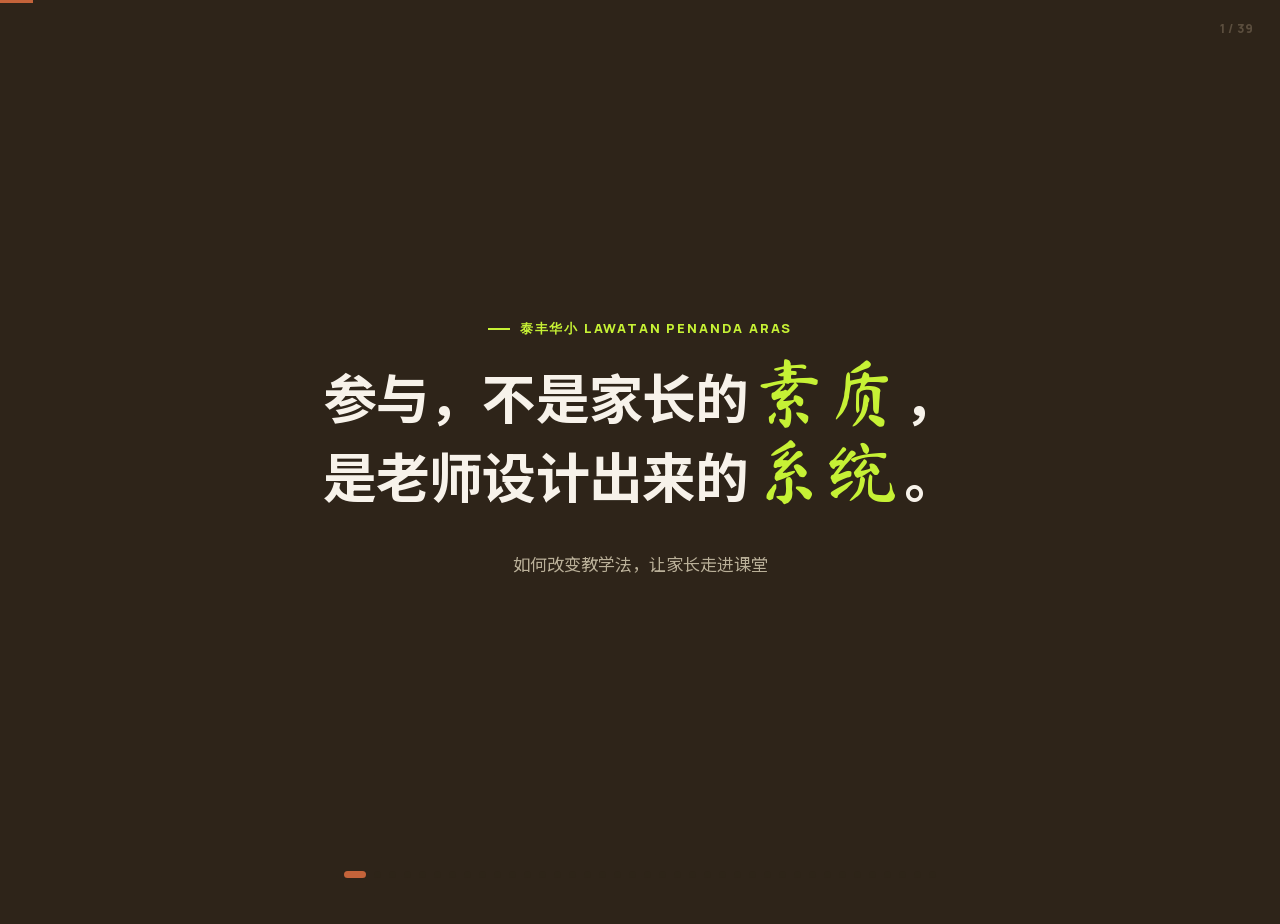
==== commit 5815e68d: "修复三处反馈：source-note去掉不该展示的台词、看的例句改措辞、字体子集补齐缺字 - SdK那页source-note之前误把"上台前建议跟PPD确认"这句私下提醒写进了   观众看得到的显示" ====
--- a/index.html
+++ b/index.html
@@ -27,12 +27,14 @@
   5) 手写体只给「短关键词」（2–6 字）或「人说的话」整句：
      - 句中关键词 → <span class="hand">
      - 家长／孩子的话整句 → .hand-quote 或便利贴 .sticky
-     - 专有称呼「教育合伙人」「谢谢大家」→ .hand-term
+     - 专有称呼／独立关键词「谢谢大家」「看」「问」「邀／讲／融」→ .hand-term
   ------------------------------------------------------------
-  人数＝这场分享的骨干（5 → 12 → 20 → 278 → 5→11），所以有一套
+  人数＝这场分享的骨干（5 → 278 → 5→11），所以有一套
   统一的人形 icon 组件：<div class="people-icons" data-count="N">，
   图形由 deck.js 生成。结尾 5→11 刻意**不用** icon 改用圆面积对比，
-  避免同一招在全场出现第四次。
+  避免同一招重复太多次。
+  ⚠️ v4 拿掉了「团队 5→12」「3N 吊饰梦工坊 20 位」两页（连同「教育合伙人」
+  重新命名整段与结尾 GRR 收束整段一起删除），所以这里的数列比 v3 短。
   ------------------------------------------------------------
   荧光盾牌那一页的揭晓是**讲者手动触发**的：在那一页按第一次「下一页」
   ＝开灯，按第二次才真的翻页（见 deck.js 的 next()）。不要改回自动倒数。
@@ -62,8 +64,8 @@
       <p class="sub anim d2" style="margin-top:34px;">如何改变教学法，让家长走进课堂</p>
       <!-- 致谢刻意不放在封面：讲稿写的是「开场前 10-15 秒口头致谢、不上 slide」，
            而且这些名字放在封面只是礼貌，读者不知道要拿它做什么。
-           已移到方法一「校方会不会不允许？」那一页——在那里，这些名字是
-           「我不是一个人偷偷在做」的证据，才有作用。 -->
+           已移到「这是有官方依据的 · 校方会不会不允许？」那一页——在那里，
+           这些名字是「我不是一个人偷偷在做」的证据，才有作用。 -->
     </div>
   </section>
 
@@ -250,28 +252,35 @@
     </div>
   </section>
 
-  <!-- ============ 13. 转场：接下来四步是教学法，不是管理术（v2 新增） ============ -->
-  <section class="slide dark">
-    <div class="slide-inner">
-      <p class="lead anim-focus d2">接下来这四步，<br>不是我怎么<b>管理</b>课堂志愿者，<br>是我怎么把这几双手，<br>变成<span class="hand">教学法</span>的一部分。</p>
-    </div>
-  </section>
-
-  <!-- ============ 14. 方法一 ============ -->
-  <section class="slide">
-    <div class="slide-inner">
-      <div class="step-mark anim"><b>01</b> 合法性先行</div>
-      <p class="lead anim d1">第一步，<br>其实跟家长完全没有关系。</p>
-      <div class="evidence-strip anim d2" style="margin-top:30px;">
-        <span>Pekeliling</span><i>→</i><span>SDK 课堂志愿者法源</span><i>→</i><span>校方行政支持</span>
-      </div>
-      <!-- 致谢从封面移到这里：在这一页它不是客套，是「每一步都在制度里走」的证据。
-           刻意不一一点名（口头讲的时候再点），slide 上只留一句。 -->
-      <p class="micro anim d3" style="margin-top:24px;">每一位家长登记入校，每一步都在制度内进行。</p>
-    </div>
-  </section>
-
-  <!-- ============ 15. Sarana Ibu Bapa：好处是给谁的（v2 新增关键句） ============ -->
+  <!-- ============ 13. 转场：接下来三步是教学法，不是管理术（v4 改「四步」为「三步」） ============ -->
+  <section class="slide dark">
+    <div class="slide-inner">
+      <p class="lead anim-focus d2">接下来这三步，<br>不是我怎么<b>管理</b>课堂志愿者，<br>是我怎么把这几双手，<br>变成<span class="hand">教学法</span>的一部分。</p>
+    </div>
+  </section>
+
+  <!-- ============ 14. 这是有官方依据的（v4 取代原「方法一：合法性先行」四页） ============
+       ⚠️ v4 把原本 14/15/16/17 四页压缩成这一页 + 下一页（Sarana Ibu Bapa）共两页。
+       这一页不是「三步」之一，所以不挂 step-mark 01——01 留给下面真正的
+       第一招「邀」。
+       ⚠️ SPI Bilangan 1/2018 现行有效性未经教育部官网直接核实这件事，
+       只留在讲稿要点.md的学术依据表里当「讲者上台前自己要确认」的提醒，
+       绝对不要把这句提醒写进 slide 的显示文字——观众会看到这句话，
+       现场读到「这份文件不确定还有没有效」反而破坏说服力。 -->
+  <section class="slide">
+    <div class="slide-inner">
+      <div class="eyebrow anim">我心里第一个念头</div>
+      <p class="lead anim-focus d2">这样做，<br>校方会不会<span class="hand">不允许</span>？</p>
+      <div class="evidence-strip anim d3" style="margin-top:30px;">
+        <span>SdK</span><i>→</i><span>教育部本来就有的框架</span><i>→</i><span>校方行政支持</span>
+      </div>
+      <!-- 致谢：不是客套，是「每一步都在制度里走」的证据。 -->
+      <p class="micro anim d3" style="margin-top:22px;">谢谢国光二校行政团队，让每一位家长都能顺利登记入校——每一步都在制度内进行。</p>
+      <p class="source-note anim d3">来源：Kementerian Pendidikan Malaysia, <i>SPI Bilangan 1/2018</i>（Sukarelawan Di Dalam Kelas 指南）；2024年学校《辅导与训育事务管理手册》仍引用。</p>
+    </div>
+  </section>
+
+  <!-- ============ 15. Sarana Ibu Bapa：好处是给谁的 ============ -->
   <section class="slide dark">
     <div class="slide-inner">
       <div class="eyebrow anim">Sarana Ibu Bapa <span class="cite-chip">MOE (2012)</span></div>
@@ -283,26 +292,36 @@
     </div>
   </section>
 
-  <!-- ============ 16. 不是我发明的 ============ -->
-  <section class="slide">
-    <div class="slide-inner">
-      <p class="lead anim-focus">这不是我发明的，<br>是<span class="hand">教育部</span>本来就希望我们做的。</p>
-      <p class="sub anim d3" style="margin-top:30px;">而且它一开始就说清楚了是为了谁。我要做的，只是把它落地。</p>
-    </div>
-  </section>
-
-  <!-- ============ 17. 唯一一步不需要家长 ============ -->
-  <section class="slide">
-    <div class="slide-inner">
-      <div class="eyebrow anim">四步里面</div>
-      <p class="lead anim-focus d1">只有这一步，<br><span class="hand">不需要家长</span>。</p>
-      <div class="evidence-strip anim d3" style="margin-top:32px;">
-        <span>查 Pekeliling</span><i>→</i><span>问行政</span><i>→</i><span>确认这扇门是开的</span>
-      </div>
-    </div>
-  </section>
-
-  <!-- ============ 18. 方法二 ============ -->
+  <!-- ============ 16. 邀 · 第一步 ============ -->
+  <section class="slide dark">
+    <div class="slide-inner">
+      <div class="step-mark anim d1"><b>01</b> 邀</div>
+      <p class="lead anim-focus d2">怎么找到<br>愿意来的<span class="hand">家长</span>？</p>
+      <p class="sub anim d3" style="margin-top:26px;">靠两个字。</p>
+    </div>
+  </section>
+
+  <!-- ============ 17. 邀 · 看 / 问（v4 新增） ============
+       ⚠️ 讲稿里「生字簿范例、汤圆示范、摄影/绘画的朋友」这三个例子刻意
+       不写进这一页：讲者临场挑1-2个口述，slide 正文只留「看」「问」
+       两个字 + 各自一句解释。不要自己把例子加回来。 -->
+  <section class="slide slide--object">
+    <div class="slide-inner">
+      <div class="term-duo anim d1">
+        <div class="term-cell">
+          <div class="hand-term">看</div>
+          <p class="sub">平时的沟通里，<br>家长已经展现的强项，<br>不用问，自己观察得到。</p>
+        </div>
+        <div class="term-cell">
+          <div class="hand-term">问</div>
+          <p class="sub">直接问一声「谁会做这个」，<br>不限于自己班上的家长。</p>
+        </div>
+      </div>
+      <p class="micro anim d3" style="margin-top:30px;">你不需要运气好，只需要愿意开口问。</p>
+    </div>
+  </section>
+
+  <!-- ============ 18. 讲 · 第二步（共同目标设定，不是分派任务） ============ -->
   <section class="slide">
     <div class="slide-inner">
       <div class="step-mark anim"><b>02</b> 共同目标设定，不是分派任务</div>
@@ -353,67 +372,13 @@
     </div>
   </section>
 
-  <!-- ============ 23. 方法三 ============ -->
-  <section class="slide">
-    <div class="slide-inner">
-      <div class="step-mark anim"><b>03</b> 重新命名，改变角色认知</div>
-      <p class="sub anim d1" style="margin:20px 0 14px;">我把这群家长，重新叫做——</p>
-      <p class="hand-term anim-focus d2">教育合伙人</p>
-    </div>
-  </section>
-
-  <!-- ============ 24. 改的是位置 ============ -->
-  <section class="slide">
-    <div class="slide-inner">
-      <div class="eyebrow anim">boundary-spanning <span class="cite-chip">Rudder et al. (2025)</span></div>
-      <p class="lead anim-focus d2">所以改的不是称呼，<br>是<span class="hand">位置</span>。</p>
-      <p class="source-note anim d3">来源：Rudder, Zenkov, &amp; Polly (2025), <i>Boundary-spanning in school–university partnerships and its related definitions</i>.</p>
-    </div>
-  </section>
-
-  <!-- ============ 25. 团队 5 → 12（人形 icon，数量差自己会说话） ============ -->
-  <section class="slide dark slide--object">
-    <div class="slide-inner">
-      <div class="eyebrow anim">2023 一整年 · 同一个班的家长团队</div>
-      <div class="people-duo anim d1">
-        <!-- 两组的 icon 刻意同一个尺寸：唯一在变的是「几个人」。
-             如果右边的人形也画大一点，观众读到的会是「人变大了」，
-             而不是「人变多了」。宽度锁成整行（5 一行 / 6 一行两列）。 -->
-        <div class="people-group people-group--then">
-          <div class="people-icons people-icons--dim" data-count="5" data-step="0.09"
-               style="--psize:50px; --pgap:14px; width:calc(50px * 5 + 14px * 4);"></div>
-          <div class="g-num">5</div>
-          <div class="g-lab">年初</div>
-        </div>
-        <div class="p-link">→</div>
-        <div class="people-group">
-          <div class="people-icons" data-count="12" data-step="0.105" data-delay="0.85"
-               style="--psize:50px; --pgap:14px; width:calc(50px * 6 + 14px * 5);"></div>
-          <div class="g-num">12</div>
-          <div class="g-lab">年底</div>
-        </div>
-      </div>
-    </div>
-  </section>
-
-  <!-- ============ 26. 边界教训（全屏照片） ============
-       真图替换：把 .bg-layer 的 background-image 换成 url('assets/img/教育合伙人合照.jpg') -->
-  <section class="slide photo-bg top" style="--focal:50% 32%;">
-    <div class="bg-layer" style="background-image:url('assets/img/jiaoyu-hehuoren-hezhao-2023.jpg')"></div>
-    <div class="scrim"></div>
-    <div class="content">
-      <p class="sub anim" style="margin-bottom:18px;">一次，一位家长离开自己负责的小组。<br><b>边界不清，最先失去陪伴的是孩子。</b></p>
-      <p class="lead lead--sm anim-focus d2">这不是家长的问题，<br>是我没有把<span class="hand">边界</span>画清楚。</p>
-    </div>
-  </section>
-
-  <!-- ============ 27. 方法四 DSKP（全屏照片） ============
+  <!-- ============ 23. 融 · 第三步 DSKP（全屏照片） ============
        真图替换：把 .bg-layer 的 background-image 换成 url('assets/img/郊游趣.jpg') -->
   <section class="slide photo-bg split-v" style="--focal:50% 62%;">
     <div class="bg-layer" style="background-image:url('assets/img/jiaoyouqu-daotian.jpg')"></div>
     <div class="scrim"></div>
     <div class="content content--top">
-      <div class="step-mark anim"><b>04</b> 每一场都在 DSKP 框架内</div>
+      <div class="step-mark anim"><b>03</b> 每一场都在 DSKP 框架内</div>
       <p class="lead lead--sm anim-focus d1">不是在正课之外加东西，<br>是把课纲本来要教的，<span class="hand">换一种方式</span>教。</p>
     </div>
     <div class="content content--bottom">
@@ -425,7 +390,7 @@
     </div>
   </section>
 
-  <!-- ============ 28. 荧光盾牌 · 制作照 → 熄灯 → UV 成品 ============
+  <!-- ============ 24. 荧光盾牌 · 制作照 → 熄灯 → UV 成品 ============
        ⚠️ 揭晓不是自动倒数的：在这一页按第一次「下一页 / 点右侧 / →」＝开灯，
        按第二次才真的翻页（逻辑在 deck.js 的 next()）。这样「啪」那一下
        是讲者自己讲到的时候才发生，不用追着计时器讲。
@@ -451,14 +416,14 @@
     </div>
   </section>
 
-  <!-- ============ 29. 会不会很乱 ============ -->
+  <!-- ============ 25. 会不会很乱 ============ -->
   <section class="slide">
     <div class="slide-inner">
       <p class="lead anim-focus d1">会。<br>我到今天<span class="hand">还是会乱</span>。</p>
     </div>
   </section>
 
-  <!-- ============ 30. 颖婕妈妈（便利贴＝物件型，置中） ============ -->
+  <!-- ============ 26. 颖婕妈妈（便利贴＝物件型，置中） ============ -->
   <section class="slide slide--object">
     <div class="slide-inner">
       <div class="sticky anim" style="--tilt:-1deg;">
@@ -468,67 +433,7 @@
     </div>
   </section>
 
-  <!-- ============ 31. 其实我在训练的不是家长（v2 新增段落起点） ============ -->
-  <section class="slide dark">
-    <div class="slide-inner">
-      <div class="eyebrow anim">四个方法的收束</div>
-      <p class="lead anim-focus d2">让家长敢从孩子面前，<br><span class="hand">退开一步</span>。</p>
-    </div>
-  </section>
-
-  <!-- ============ 32. 3N 吊饰梦工坊：20 位（v2 新增） ============
-       ⚠️ 这一场目前只有一行记录（「孩子当摊主、家长退居幕后 / 20人」），
-       没有贴文也没有家长心得，所以这一页只放数字对比，
-       不编造孩子怎么收钱、怎么招客那些具体画面。
-       讲者若能补一个真实的小画面进来，这一页会立刻变强。-->
-  <section class="slide dark slide--object">
-    <div class="slide-inner">
-      <div class="eyebrow anim">2025 · 3N 吊饰梦工坊</div>
-      <!-- 跟 5→12 那页同一个 50px 尺寸，锁成 10×2 两整行：
-           同一套 icon、同一个大小，观众才会自动拿这一页跟前面比人数 -->
-      <div class="people-icons anim d1" data-count="20" data-step="0.075"
-           style="--psize:50px; --pgap:14px; width:calc(50px * 10 + 14px * 9); margin:3.4vh auto 2.6vh;"></div>
-      <div class="stat-label anim d2" style="font-size:15px; letter-spacing:.2em;">20 位家长 · 三年下来单场最多的一次</div>
-      <div class="evidence-strip evidence-strip--dark anim d3" style="margin-top:24px;">
-        <span>摊主：孩子</span><i>·</i><span>家长：退到后面</span>
-      </div>
-      <p class="sub anim d3" style="margin-top:14px;"><b>家长最多，孩子最自主。</b></p>
-    </div>
-  </section>
-
-  <!-- ============ 33. 昱杰妈妈的心路转折（v2 新增） ============ -->
-  <section class="slide slide--object">
-    <div class="slide-inner">
-      <div class="eyebrow anim">起初 · 担心一年级孩子做不完</div>
-      <div class="sticky anim d1" style="--tilt:1.8deg;">
-        <p>「在一开始给予简单的指导之后，小朋友们慢慢能够自己完成，<br>而且越来越有信心……很多事情并不是他们做不到，<br>而是我们大人先入为主地认为他们做不到。」</p>
-        <p style="margin-top:16px;">「我们有时候太急于帮助，<br>反而减少了他们学习和成长的机会。」</p>
-        <cite>—— 昱杰妈妈，2026-02-13 心得回馈</cite>
-      </div>
-    </div>
-  </section>
-
-  <!-- ============ 34. 宇乐妈妈：同一天，同一个结论（v2 新增） ============ -->
-  <section class="slide slide--object">
-    <div class="slide-inner">
-      <div class="eyebrow anim">同一天 · 另一位妈妈 · 同一个结论</div>
-      <div class="sticky anim d1" style="--tilt:-1.4deg;">
-        <p>「给予孩子更多信任，不急着帮他们做，<br>在旁指导，他们也能完成一项项的任务。」</p>
-        <cite>—— 宇乐妈妈，2026-02-13 心得回馈</cite>
-      </div>
-    </div>
-  </section>
-
-  <!-- ============ 35. GRR 跑了三层（v2 从结尾移到这里） ============ -->
-  <section class="slide dark">
-    <div class="slide-inner">
-      <div class="eyebrow anim">逐步放手 <span class="cite-chip">Gradual Release of Responsibility · Fisher &amp; Frey 2013</span></div>
-      <p class="lead anim-focus d2">我对家长逐步放手，<br>家长才学会对孩子逐步放手，<br>孩子才<span class="hand">拿回</span>自己那一份学习。</p>
-      <p class="source-note anim d3">来源：Fisher &amp; Frey (2013), <i>Gradual Release of Responsibility Instructional Framework</i>.</p>
-    </div>
-  </section>
-
-  <!-- ============ 36. 5 → 11：圆面积对比 ============
+  <!-- ============ 27. 5 → 11：圆面积对比 ============
        ⚠️ 刻意不用人形 icon（前面已用过三次）。两个圆的直径按 √n 算，
        所以面积就是 5 : 11 的真实比例。glow 那一圈慢慢画出来，
        中间留 1.1s 停顿，让讲者把上面那句问题问完再看到答案。-->
@@ -555,7 +460,7 @@
     </div>
   </section>
 
-  <!-- ============ 37. 三年累积：44 场 / 278 人次 ============
+  <!-- ============ 28. 三年累积：44 场 / 278 人次 ============
        ⚠️ 逐年柱状图已刻意拿掉。2024(25场) 对比 2025(5场) 的落差会被
        误读成「参与度掉下来」，实际上 2025 有两场是正常上课日、
        不算志愿者活动。既然摊开年份只会引起误会，那就不摊开，
@@ -581,7 +486,7 @@
     </div>
   </section>
 
-  <!-- ============ 38. 换掉的是系统 ============ -->
+  <!-- ============ 29. 换掉的是系统 ============ -->
   <section class="slide">
     <div class="slide-inner">
       <p class="sub anim" style="margin-bottom:26px;">从 5 到 11——</p>
@@ -590,7 +495,7 @@
     </div>
   </section>
 
-  <!-- ============ 39. 那学生那边换到了什么（v2 新增：同一位妈妈，隔五个月） ============ -->
+  <!-- ============ 30. 那学生那边换到了什么（v2 新增：同一位妈妈，隔五个月） ============ -->
   <section class="slide slide--object">
     <div class="slide-inner">
       <div class="eyebrow anim">同一位妈妈 · 隔了五个月 · 两个不同的科目</div>
@@ -607,14 +512,14 @@
     </div>
   </section>
 
-  <!-- ============ 40. 换到的不只是一套系统 ============ -->
+  <!-- ============ 31. 换到的不只是一套系统 ============ -->
   <section class="slide dark">
     <div class="slide-inner">
       <p class="lead anim-focus d2">所以我这三年换到的，<br>不只是一套系统。<br>是这个班里，愿意相信<span class="hand">孩子做得到</span>的大人，<br>变多了。</p>
     </div>
   </section>
 
-  <!-- ============ 41. 翻转：换一个主词也成立 ============ -->
+  <!-- ============ 32. 翻转：换一个主词也成立 ============ -->
   <section class="slide">
     <div class="slide-inner">
       <div class="eyebrow anim">换一个主词，也成立</div>
@@ -622,7 +527,31 @@
     </div>
   </section>
 
-  <!-- ============ 42. 一个动作，第一个问题 ============ -->
+  <!-- ============ 33. 邀 · 讲 · 融（v4 新增，全场收尾前份量最重的一页） ============
+       ⚠️ 全场如果只带走三个字，就是这一页。三个字用跟 .stat-hero 数字
+       同等级的 glow 渐层处理（.trio-word），视觉份量要够——不要因为
+       只是「三个手写字」就随手放小。 -->
+  <section class="slide dark slide--object">
+    <div class="slide-inner">
+      <div class="eyebrow anim">今天如果只带走三个字</div>
+      <div class="term-trio anim d1">
+        <div class="trio-cell">
+          <div class="trio-word">邀</div>
+          <p class="sub">别等家长举手</p>
+        </div>
+        <div class="trio-cell">
+          <div class="trio-word">讲</div>
+          <p class="sub">先把目标说清楚</p>
+        </div>
+        <div class="trio-cell">
+          <div class="trio-word">融</div>
+          <p class="sub">把课纲换一种方式教出来</p>
+        </div>
+      </div>
+    </div>
+  </section>
+
+  <!-- ============ 34. 一个动作，第一个问题 ============ -->
   <section class="slide">
     <div class="slide-inner">
       <div class="eyebrow anim">翻开下星期本来要上的那一课</div>
@@ -631,7 +560,7 @@
     </div>
   </section>
 
-  <!-- ============ 43. 第二个问题（v2 新增，才是重点） ============ -->
+  <!-- ============ 35. 第二个问题（v2 新增，才是重点） ============ -->
   <section class="slide dark">
     <div class="slide-inner">
       <div class="step-mark anim"><b>第二</b> 问</div>
@@ -640,7 +569,7 @@
     </div>
   </section>
 
-  <!-- ============ 44. 金句（全屏照片） ============
+  <!-- ============ 36. 金句（全屏照片） ============
        真图替换：把 .bg-layer 的 background-image 换成 url('assets/img/5人vs11人.jpg') -->
   <section class="slide photo-bg bg-split">
     <div class="bg-layer"></div>
@@ -661,7 +590,7 @@
     </div>
   </section>
 
-  <!-- ============ 45. 现场互动评分 ============ -->
+  <!-- ============ 37. 现场互动评分 ============ -->
   <section class="slide slide--center" data-role="live-results">
     <div class="slide-inner">
       <div class="eyebrow anim">现场互动</div>
@@ -680,14 +609,14 @@
     </div>
   </section>
 
-  <!-- ============ 46. 参考文献 ============ -->
+  <!-- ============ 38. 参考文献 ============ -->
   <section class="slide dark references-slide">
     <div class="slide-inner">
       <div class="eyebrow anim">References</div>
       <h2 class="references-title anim d1">参考文献</h2>
       <div class="reference-grid anim d2">
         <p><b>Adams, K. S., &amp; Christenson, S. L. (2000).</b> Trust and the family–school relationship: Examination of parent–teacher differences in elementary and secondary grades. <i>Journal of School Psychology, 38</i>(5), 477–497.</p>
-        <p><b>Fisher, D., &amp; Frey, N. (2013).</b> <i>Gradual Release of Responsibility Instructional Framework.</i> International Reading Association. https://doi.org/10.1598/e-ssentials.8037</p>
+        <p><b>Kementerian Pendidikan Malaysia. (2018).</b> <i>SPI Bilangan 1/2018: Garis Panduan Penglibatan Ibu Bapa, Komuniti dan Sektor Swasta dalam Pendidikan</i> (bahagian Sukarelawan Di Dalam Kelas). Kementerian Pendidikan Malaysia.</p>
         <p><b>Ministry of Education Malaysia. (2012).</b> <i>Sarana Ibu Bapa [Parents/Caregivers Toolkit].</i> Ministry of Education Malaysia.</p>
         <p><b>Rudder, L., Zenkov, K., &amp; Polly, D. (2025).</b> Boundary-spanning in school–university partnerships and its related definitions. <i>School-University Partnerships, 18</i>(2), 286–305. https://doi.org/10.1108/SUP-09-2024-0020</p>
         <p><b>Walker, J. M. T., Wilkins, A. S., Dallaire, J. R., Sandler, H. M., &amp; Hoover-Dempsey, K. V. (2005).</b> Parental involvement: Model revision through scale development. <i>The Elementary School Journal, 106</i>(2), 85–104. https://doi.org/10.1086/499193</p>
@@ -695,7 +624,7 @@
     </div>
   </section>
 
-  <!-- ============ 47. 谢谢 ============ -->
+  <!-- ============ 39. 谢谢 ============ -->
   <section class="slide dark slide--center">
     <div class="slide-inner">
       <p class="hand-term anim-focus">谢谢大家</p>
--- a/assets/css/style.css
+++ b/assets/css/style.css
@@ -942,6 +942,49 @@
 /* 跟 icon 阵列同页时用这一档：阵列才是主角，数字退成它的注解，
    两个都放到最大会打架 */
 .total-row--sm .t-num{ font-size:clamp(44px,5.6vw,88px); }
+
+/* ===================================================================
+   「邀」：看 / 问 两个关键词并置
+   -------------------------------------------------------------------
+   v4 讲稿刻意只留「看」「问」两个字＋各自一句解释，三个临场举例
+   （生字簿／汤圆／摄影绘画朋友）讲者口述带过，不进 slide 正文——
+   所以这个组件只需要撑住两个大字＋一行说明，不用留举例的位置。
+   ⚠️ 想加例子进来之前，先回讲稿确认这不是被要求拿掉的内容。
+   =================================================================== */
+.term-duo{
+  display:flex; justify-content:center; align-items:flex-start;
+  gap:clamp(40px,7vw,120px); flex-wrap:wrap; margin-top:1vh;
+}
+.term-cell{
+  display:flex; flex-direction:column; align-items:center; gap:16px;
+  max-width:min(320px,38vw);
+}
+.term-cell .hand-term{ font-size:clamp(64px,9vw,140px); line-height:1; }
+.term-cell .sub{ text-align:center; }
+
+/* ===================================================================
+   收尾「邀 · 讲 · 融」三字总结页
+   -------------------------------------------------------------------
+   全场收尾前份量最重的一页：三个字用跟 .stat-hero 数字同等级的
+   glow 渐层处理，让它跟前面任何一个「一级重点」站在同一个视觉量级，
+   不只是三个手写字摆在一起。
+   =================================================================== */
+.term-trio{
+  display:flex; justify-content:center; align-items:flex-start;
+  gap:clamp(28px,5.5vw,88px); flex-wrap:wrap; margin-top:1.2vh;
+}
+.trio-cell{
+  display:flex; flex-direction:column; align-items:center; gap:14px;
+  max-width:min(260px,30vw);
+}
+.trio-cell .trio-word{
+  font-family:var(--font-hand); font-weight:400; line-height:1;
+  font-size:clamp(72px,11vw,168px);
+  background:linear-gradient(178deg, var(--glow) 6%, var(--glow-dim) 92%);
+  -webkit-background-clip:text; background-clip:text; color:transparent;
+  filter:drop-shadow(0 0 40px rgba(198,241,53,.22));
+}
+.trio-cell .sub{ text-align:center; color:#B9AF98; }
 .total-row .t-lab{
   font-family:var(--font-data); font-weight:700; font-size:12px; letter-spacing:.18em;
   text-transform:uppercase; color:#B9AF98; margin-top:8px;
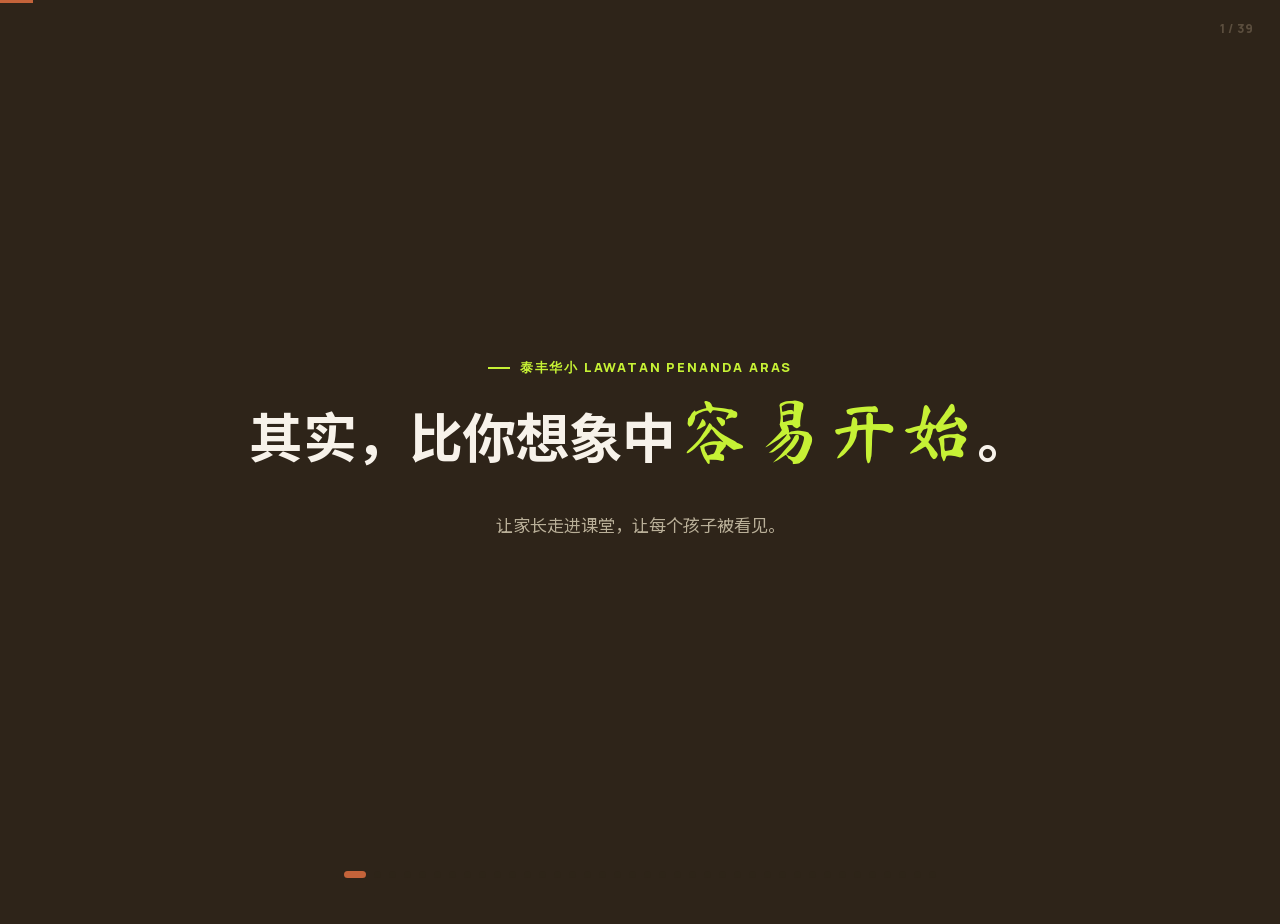
==== commit b240f235: "标题页改成情绪钩子+补上学生视角，SdK页配上真实照片 - 标题主句从「参与，不是家长的素质，是老师设计出来的系统」改成   「其实，比你想象中容易开始」——不预设是家长还是老师的心理障碍，   只承" ====
--- a/index.html
+++ b/index.html
@@ -59,9 +59,9 @@
     <div class="slide-inner">
       <div class="eyebrow anim">泰丰华小 lawatan penanda aras</div>
       <h1 class="lead anim d1">
-        参与，不是家长的<span class="hand">素质</span>，<br>是老师设计出来的<span class="hand">系统</span>。
+        其实，比你想象中<span class="hand">容易开始</span>。
       </h1>
-      <p class="sub anim d2" style="margin-top:34px;">如何改变教学法，让家长走进课堂</p>
+      <p class="sub anim d2" style="margin-top:34px;">让家长走进课堂，让每个孩子被看见。</p>
       <!-- 致谢刻意不放在封面：讲稿写的是「开场前 10-15 秒口头致谢、不上 slide」，
            而且这些名字放在封面只是礼貌，读者不知道要拿它做什么。
            已移到「这是有官方依据的 · 校方会不会不允许？」那一页——在那里，
@@ -266,9 +266,15 @@
        ⚠️ SPI Bilangan 1/2018 现行有效性未经教育部官网直接核实这件事，
        只留在讲稿要点.md的学术依据表里当「讲者上台前自己要确认」的提醒，
        绝对不要把这句提醒写进 slide 的显示文字——观众会看到这句话，
-       现场读到「这份文件不确定还有没有效」反而破坏说服力。 -->
-  <section class="slide">
-    <div class="slide-inner">
+       现场读到「这份文件不确定还有没有效」反而破坏说服力。
+       ⚠️ 背景照是原本挂在已删除的「边界故事」页上的国光二校颁发
+       「课堂志愿者」证书舞台照——那次典礼背景屏幕上就写着 Sukarelawan
+       di Dalam Kelas，比原本待的地方更贴题，挪来这里当SdK的实证画面，
+       不要因为「这张照片原本在别处」就误删。 -->
+  <section class="slide photo-bg top" style="--focal:50% 32%;">
+    <div class="bg-layer" style="background-image:url('assets/img/jiaoyu-hehuoren-hezhao-2023.jpg')"></div>
+    <div class="scrim"></div>
+    <div class="content">
       <div class="eyebrow anim">我心里第一个念头</div>
       <p class="lead anim-focus d2">这样做，<br>校方会不会<span class="hand">不允许</span>？</p>
       <div class="evidence-strip anim d3" style="margin-top:30px;">
--- a/assets/css/style.css
+++ b/assets/css/style.css
@@ -271,6 +271,16 @@
 }
 .slide.dark .source-note{ color:#9D927D; }
 .source-note--center{ text-align:left; }
+
+/* source-note is normally pinned to the page bottom, but the .top photo
+   variant already uses the bottom for the photo's own subject — pinning
+   the citation there too makes it collide with whatever text sits above
+   it in the top content flow. Let it flow normally instead, right under
+   the rest of the top content. */
+.slide.photo-bg.top .content .source-note{
+  position:static; bottom:auto; left:auto; right:auto;
+  margin-top:10px; max-width:none;
+}
 
 .references-slide .slide-inner{ max-width:min(1240px,88vw); }
 .references-title{
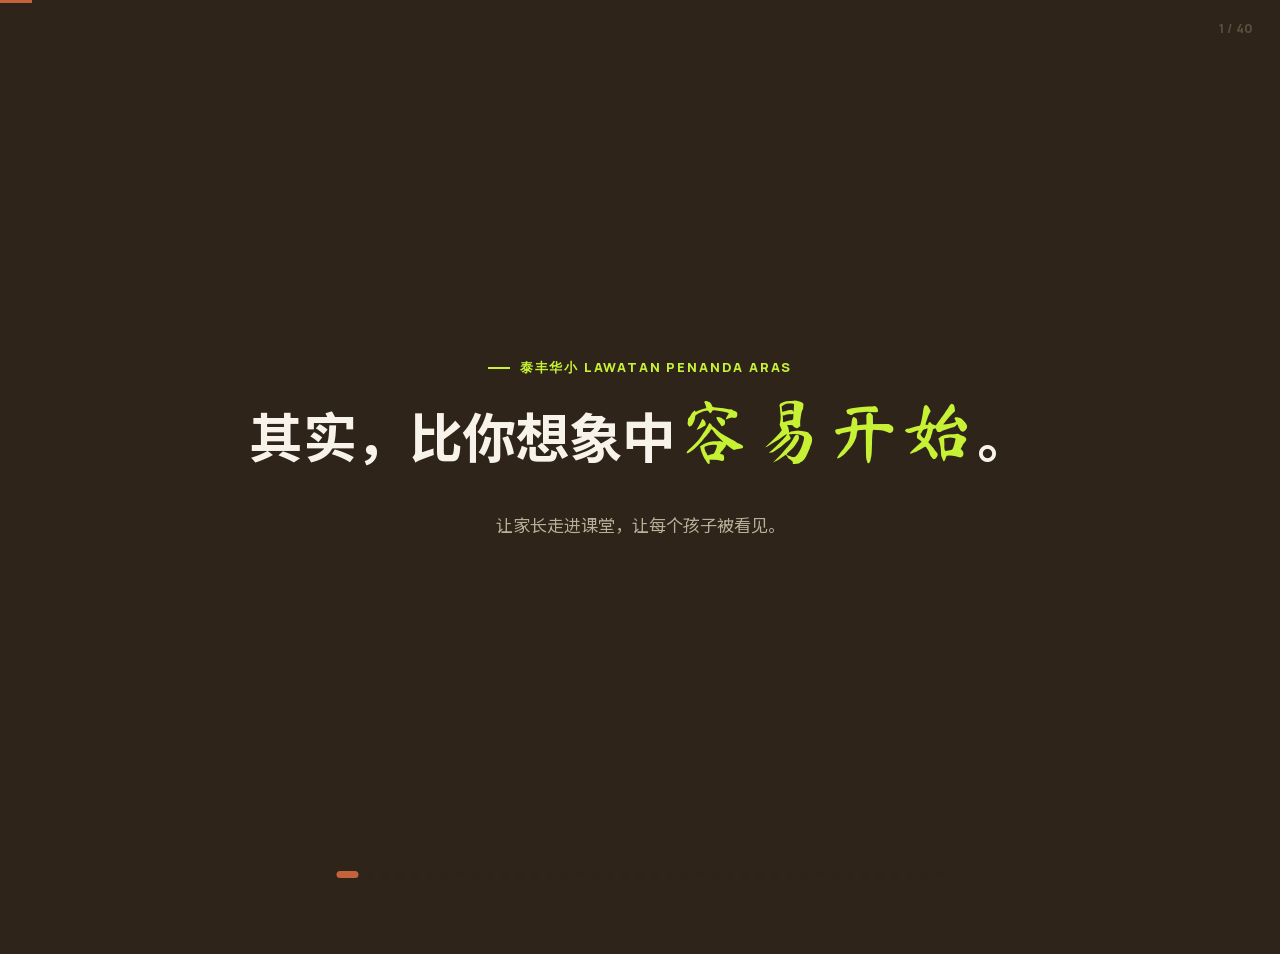
==== commit 6d29ae4b: "新增邀请案例并同步40页国文" ====
--- a/index.html
+++ b/index.html
@@ -327,6 +327,22 @@
     </div>
   </section>
 
+  <!-- ============ 17b. 邀 · 证据蒙太奇（v4 新增） ============
+       三张照片并排，只是「看，这真的发生在各种不同领域」的视觉证据，
+       不是三个要逐一讲解的案例——具体现场要讲哪一个/哪两个，讲者临场
+       决定，跟这页显示什么完全无关。所以刻意不加长说明文字，只留
+       每张照片角落一个极简标签。 -->
+  <section class="slide dark slide--center">
+    <div class="photo-trio anim">
+      <div class="trio-cell" style="background-image:url('assets/img/yao-tangyuan-2024-12.jpg'); background-position:46% 28%;"><span class="trio-tag">搓汤圆</span></div>
+      <div class="trio-cell" style="background-image:url('assets/img/yao-sheying-2024-12.jpg'); background-position:44% 26%;"><span class="trio-tag">摄影</span></div>
+      <div class="trio-cell" style="background-image:url('assets/img/yao-huihua-2024-12.jpg'); background-position:66% 26%;"><span class="trio-tag">绘画</span></div>
+    </div>
+    <div class="photo-trio-caption">
+      <p class="micro" style="color:#fff; text-shadow:0 1px 8px rgba(0,0,0,.5);">你认识的所有人，都是候选人。</p>
+    </div>
+  </section>
+
   <!-- ============ 18. 讲 · 第二步（共同目标设定，不是分派任务） ============ -->
   <section class="slide">
     <div class="slide-inner">
--- a/assets/css/style.css
+++ b/assets/css/style.css
@@ -272,15 +272,17 @@
 .slide.dark .source-note{ color:#9D927D; }
 .source-note--center{ text-align:left; }
 
-/* source-note is normally pinned to the page bottom, but the .top photo
-   variant already uses the bottom for the photo's own subject — pinning
-   the citation there too makes it collide with whatever text sits above
-   it in the top content flow. Let it flow normally instead, right under
-   the rest of the top content. */
-.slide.photo-bg.top .content .source-note{
-  position:static; bottom:auto; left:auto; right:auto;
-  margin-top:10px; max-width:none;
-}
+/* source-note keeps the deck-wide rule of always pinning to the page
+   bottom. On bottom-anchored photo slides that "just works" because
+   .content itself already sits flush at the bottom (flex-end), so its
+   own box height roughly matches where the footnote should land. The
+   .top variant flips .content to flex-start (top), which shrinks its
+   box to only the height of the text — so an absolutely-positioned
+   bottom:Npx inside THAT short box lands near the top content instead
+   of the true bottom of the frame. Fix: stretch .content to the full
+   slide height in .top mode, so "bottom" resolves against the whole
+   frame again, same as everywhere else. */
+.slide.photo-bg.top .content{ height:100%; }
 
 .references-slide .slide-inner{ max-width:min(1240px,88vw); }
 .references-title{
@@ -436,6 +438,41 @@
   position:absolute; bottom:18px; left:50%; transform:translateX(-50%); z-index:2;
   font-family:var(--font-data); font-weight:700; font-size:13px; letter-spacing:.06em;
   color:#fff; background:rgba(14,10,5,.55); padding:5px 14px; border-radius:100px;
+}
+
+/* --- three-photo montage: proof-of-variety, not a slide-by-slide walk
+       through each example. The point of this layout is "look how many
+       different kinds of people got invited" at a glance — whichever
+       1-2 the speaker actually narrates out loud is chosen live, so
+       don't add per-photo captions beyond a tiny corner label. --------- */
+.photo-trio{ position:absolute; inset:0; display:flex; gap:3px; padding:3px; }
+.photo-trio .trio-cell{
+  position:relative; flex:1 1 33.33%; overflow:hidden; border-radius:4px;
+  background-size:cover; background-position:center;
+  transform:scale(1.05) translateY(10px); opacity:0;
+}
+.slide.active .photo-trio .trio-cell{
+  animation:trioIn .8s cubic-bezier(.16,1,.3,1) forwards;
+}
+.photo-trio .trio-cell:nth-child(1){ animation-delay:.1s; }
+.photo-trio .trio-cell:nth-child(2){ animation-delay:.24s; }
+.photo-trio .trio-cell:nth-child(3){ animation-delay:.38s; }
+@keyframes trioIn{
+  from{ opacity:0; transform:scale(1.05) translateY(10px); }
+  to  { opacity:1; transform:scale(1)    translateY(0); }
+}
+.photo-trio .trio-cell::after{
+  content:''; position:absolute; inset:0;
+  background:linear-gradient(180deg, rgba(14,10,5,0) 55%, rgba(14,10,5,.72) 100%);
+}
+.photo-trio .trio-tag{
+  position:absolute; bottom:14px; left:0; right:0; z-index:2; text-align:center;
+  font-family:var(--font-data); font-weight:700; font-size:12.5px; letter-spacing:.04em;
+  color:#fff;
+}
+.photo-trio-caption{
+  position:absolute; top:var(--slide-pad); left:0; right:0; z-index:3; text-align:center;
+  padding:0 var(--slide-pad);
 }
 
 /* --- the "photo is coming" state: a full-screen, composed placeholder,
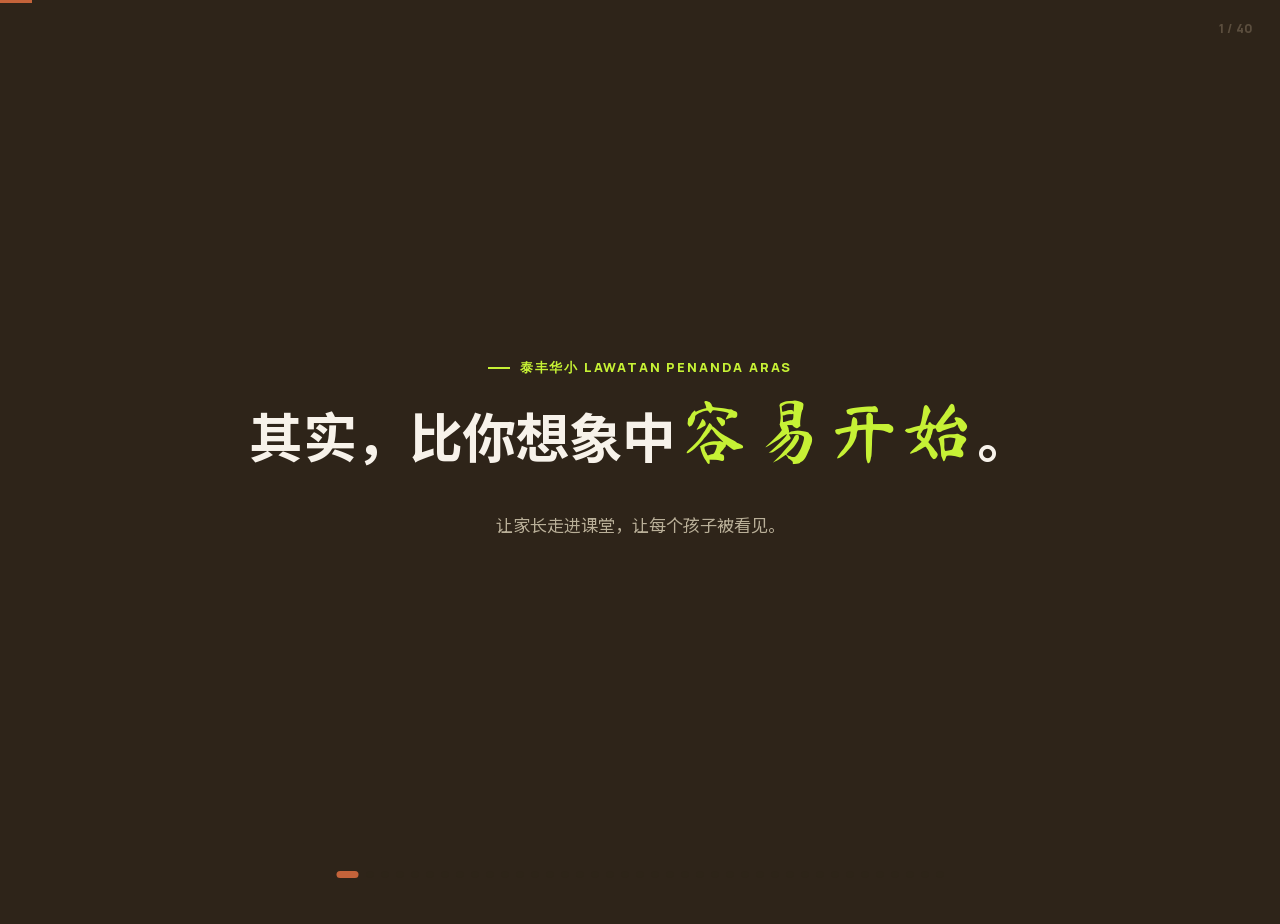
==== commit a51a58d5: "修正邀请蒙太奇样式类名" ====
--- a/index.html
+++ b/index.html
@@ -334,12 +334,12 @@
        每张照片角落一个极简标签。 -->
   <section class="slide dark slide--center">
     <div class="photo-trio anim">
-      <div class="trio-cell" style="background-image:url('assets/img/yao-tangyuan-2024-12.jpg'); background-position:46% 28%;"><span class="trio-tag">搓汤圆</span></div>
-      <div class="trio-cell" style="background-image:url('assets/img/yao-sheying-2024-12.jpg'); background-position:44% 26%;"><span class="trio-tag">摄影</span></div>
-      <div class="trio-cell" style="background-image:url('assets/img/yao-huihua-2024-12.jpg'); background-position:66% 26%;"><span class="trio-tag">绘画</span></div>
+      <div class="montage-cell" style="background-image:url('assets/img/yao-tangyuan-2024-12.jpg'); background-position:46% 28%;"><span class="montage-tag">搓汤圆</span></div>
+      <div class="montage-cell" style="background-image:url('assets/img/yao-sheying-2024-12.jpg'); background-position:44% 26%;"><span class="montage-tag">摄影</span></div>
+      <div class="montage-cell" style="background-image:url('assets/img/yao-huihua-2024-12.jpg'); background-position:66% 26%;"><span class="montage-tag">绘画</span></div>
     </div>
     <div class="photo-trio-caption">
-      <p class="micro" style="color:#fff; text-shadow:0 1px 8px rgba(0,0,0,.5);">你认识的所有人，都是候选人。</p>
+      <p class="micro" style="color:#fff; text-shadow:0 1px 10px rgba(0,0,0,.8);">你认识的所有人，都是候选人。</p>
     </div>
   </section>
 
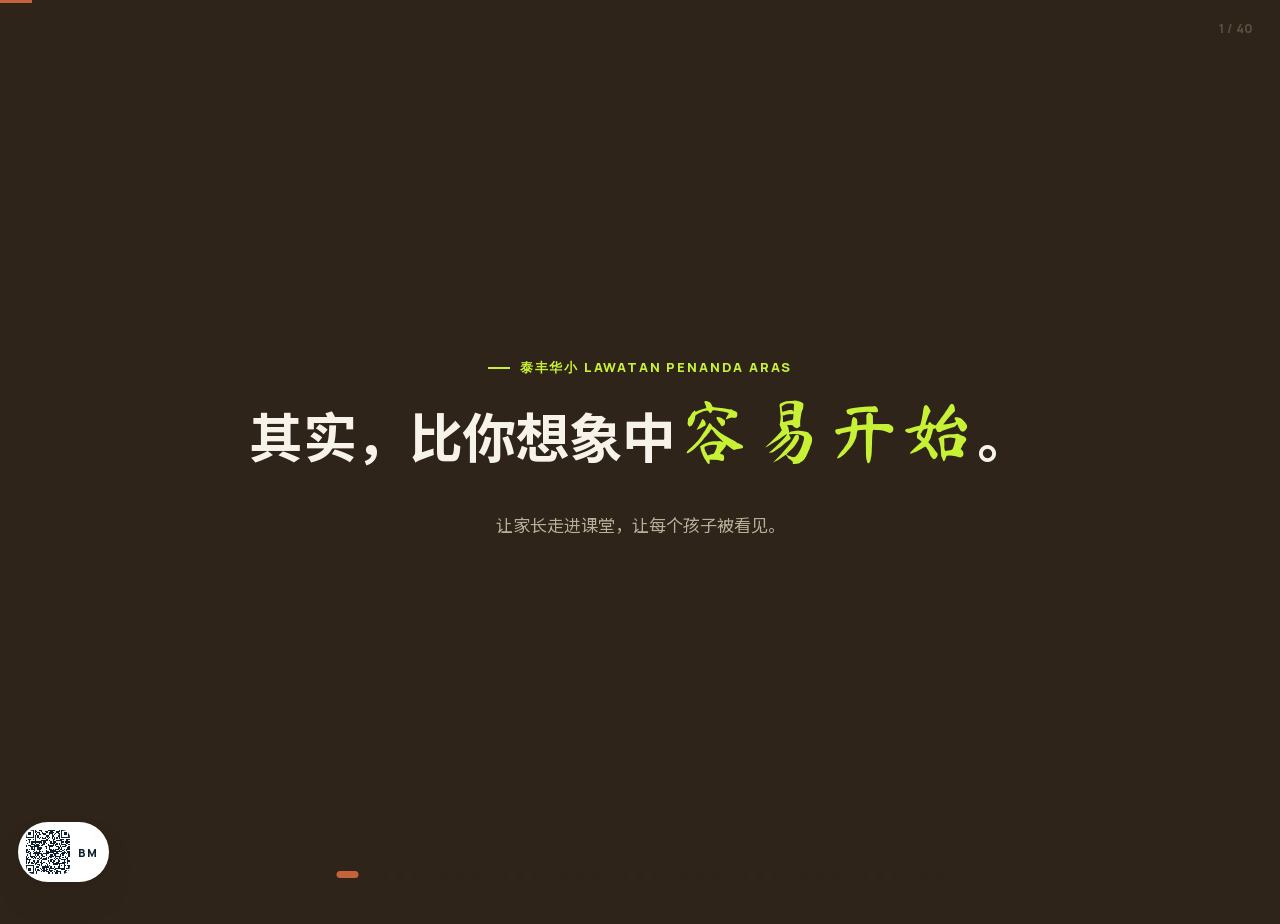
==== commit f26ecc31: "新增马来文对照悬浮QR徽章，调整互动评分页问句 - 左下角常驻小QR徽章，点击展开原有的/my/大QR弹窗，不再需要按M键才能发现 - 「你现在几分想回去试试看」改为「如果满分5分，你现在有多想回去试" ====
--- a/index.html
+++ b/index.html
@@ -339,7 +339,7 @@
       <div class="montage-cell" style="background-image:url('assets/img/yao-huihua-2024-12.jpg'); background-position:66% 26%;"><span class="montage-tag">绘画</span></div>
     </div>
     <div class="photo-trio-caption">
-      <p class="micro" style="color:#fff; text-shadow:0 1px 10px rgba(0,0,0,.8);">你认识的所有人，都是候选人。</p>
+      <p class="micro" style="color:#fff;">你认识的所有人，都是候选人。</p>
     </div>
   </section>
 
@@ -616,7 +616,7 @@
   <section class="slide slide--center" data-role="live-results">
     <div class="slide-inner">
       <div class="eyebrow anim">现场互动</div>
-      <p class="lead lead--sm anim d1">听完这些，你现在几分想回去试试看？</p>
+      <p class="lead lead--sm anim d1">如果满分5分，你现在有多想回去试试看？</p>
       <div class="anim d2" style="display:flex; gap:56px; align-items:center; justify-content:center; margin-top:44px; flex-wrap:wrap;">
         <div class="qr-card">
           <div id="qr-holder"></div>
@@ -655,6 +655,11 @@
   </section>
 
 </div>
+
+<button id="malay-qr-fab" type="button" aria-haspopup="dialog" aria-label="打开马来文对照二维码">
+  <div id="malay-qr-fab-holder"></div>
+  <span>BM</span>
+</button>
 
 <div id="malay-qr-overlay" aria-hidden="true" role="dialog" aria-modal="true" aria-labelledby="malay-qr-title">
   <div class="malay-qr-panel">
@@ -688,9 +693,15 @@
     width: 168, height: 168,
     colorDark: "#2E2419", colorLight: "#ffffff"
   });
+  var malayUrl = location.href.replace(/index\.html.*$/,"").replace(/\/$/,"") + "/my/";
   new QRCode(document.getElementById("malay-qr-holder"), {
-    text: location.href.replace(/index\.html.*$/,"").replace(/\/$/,"") + "/my/",
+    text: malayUrl,
     width: 220, height: 220,
+    colorDark: "#0B1E2D", colorLight: "#ffffff"
+  });
+  new QRCode(document.getElementById("malay-qr-fab-holder"), {
+    text: malayUrl,
+    width: 44, height: 44,
     colorDark: "#0B1E2D", colorLight: "#ffffff"
   });
 </script>
--- a/assets/css/style.css
+++ b/assets/css/style.css
@@ -445,33 +445,33 @@
        different kinds of people got invited" at a glance — whichever
        1-2 the speaker actually narrates out loud is chosen live, so
        don't add per-photo captions beyond a tiny corner label. --------- */
-.photo-trio{ position:absolute; inset:0; display:flex; gap:3px; padding:3px; }
-.photo-trio .trio-cell{
-  position:relative; flex:1 1 33.33%; overflow:hidden; border-radius:4px;
+.photo-trio{ position:absolute; top:3px; left:3px; right:3px; bottom:96px; display:flex; gap:3px; }
+.photo-trio .montage-cell{
+  position:relative; flex:1 1 0; min-width:0; overflow:hidden; border-radius:4px;
   background-size:cover; background-position:center;
   transform:scale(1.05) translateY(10px); opacity:0;
 }
-.slide.active .photo-trio .trio-cell{
+.slide.active .photo-trio .montage-cell{
   animation:trioIn .8s cubic-bezier(.16,1,.3,1) forwards;
 }
-.photo-trio .trio-cell:nth-child(1){ animation-delay:.1s; }
-.photo-trio .trio-cell:nth-child(2){ animation-delay:.24s; }
-.photo-trio .trio-cell:nth-child(3){ animation-delay:.38s; }
+.photo-trio .montage-cell:nth-child(1){ animation-delay:.1s; }
+.photo-trio .montage-cell:nth-child(2){ animation-delay:.24s; }
+.photo-trio .montage-cell:nth-child(3){ animation-delay:.38s; }
 @keyframes trioIn{
   from{ opacity:0; transform:scale(1.05) translateY(10px); }
   to  { opacity:1; transform:scale(1)    translateY(0); }
 }
-.photo-trio .trio-cell::after{
+.photo-trio .montage-cell::after{
   content:''; position:absolute; inset:0;
-  background:linear-gradient(180deg, rgba(14,10,5,0) 55%, rgba(14,10,5,.72) 100%);
-}
-.photo-trio .trio-tag{
+  background:linear-gradient(180deg, rgba(14,10,5,0) 45%, rgba(14,10,5,.82) 100%);
+}
+.photo-trio .montage-tag{
   position:absolute; bottom:14px; left:0; right:0; z-index:2; text-align:center;
   font-family:var(--font-data); font-weight:700; font-size:12.5px; letter-spacing:.04em;
   color:#fff;
 }
 .photo-trio-caption{
-  position:absolute; top:var(--slide-pad); left:0; right:0; z-index:3; text-align:center;
+  position:absolute; bottom:32px; left:0; right:0; z-index:3; text-align:center;
   padding:0 var(--slide-pad);
 }
 
@@ -1082,8 +1082,36 @@
 .live-count{ font-family:var(--font-data); font-size:14px; color:var(--ink-soft); }
 
 /* ===================================================================
-   Optional Malay companion QR (press M; does not add another slide)
-   =================================================================== */
+   Optional Malay companion QR — persistent floating badge (bottom-left,
+   click to open the big overlay for scanning) + a press-M shortcut for
+   the presenter. Lives outside the slide flow on purpose, so it never
+   competes with slide content.
+   =================================================================== */
+#malay-qr-fab{
+  position:fixed;
+  left:18px;
+  bottom:18px;
+  z-index:45;
+  display:flex;
+  align-items:center;
+  gap:8px;
+  padding:8px 12px 8px 8px;
+  border:0;
+  border-radius:100px;
+  background:#fff;
+  box-shadow:var(--paper-shadow);
+  cursor:pointer;
+  transition:transform .18s ease, box-shadow .18s ease, opacity .18s ease, visibility .18s ease;
+}
+#malay-qr-fab:hover{ transform:translateY(-2px); box-shadow:0 18px 40px rgba(0,0,0,.22); }
+#malay-qr-fab-holder{ width:44px; height:44px; border-radius:8px; overflow:hidden; line-height:0; }
+#malay-qr-fab-holder canvas,#malay-qr-fab-holder img{ display:block; width:44px; height:44px; }
+#malay-qr-fab span{
+  font-family:var(--font-data); font-weight:800; font-size:11px; letter-spacing:.06em;
+  color:#0B1E2D;
+}
+body.malay-qr-open #malay-qr-fab{ opacity:0; visibility:hidden; pointer-events:none; }
+
 #malay-qr-overlay{
   position:fixed;
   inset:0;
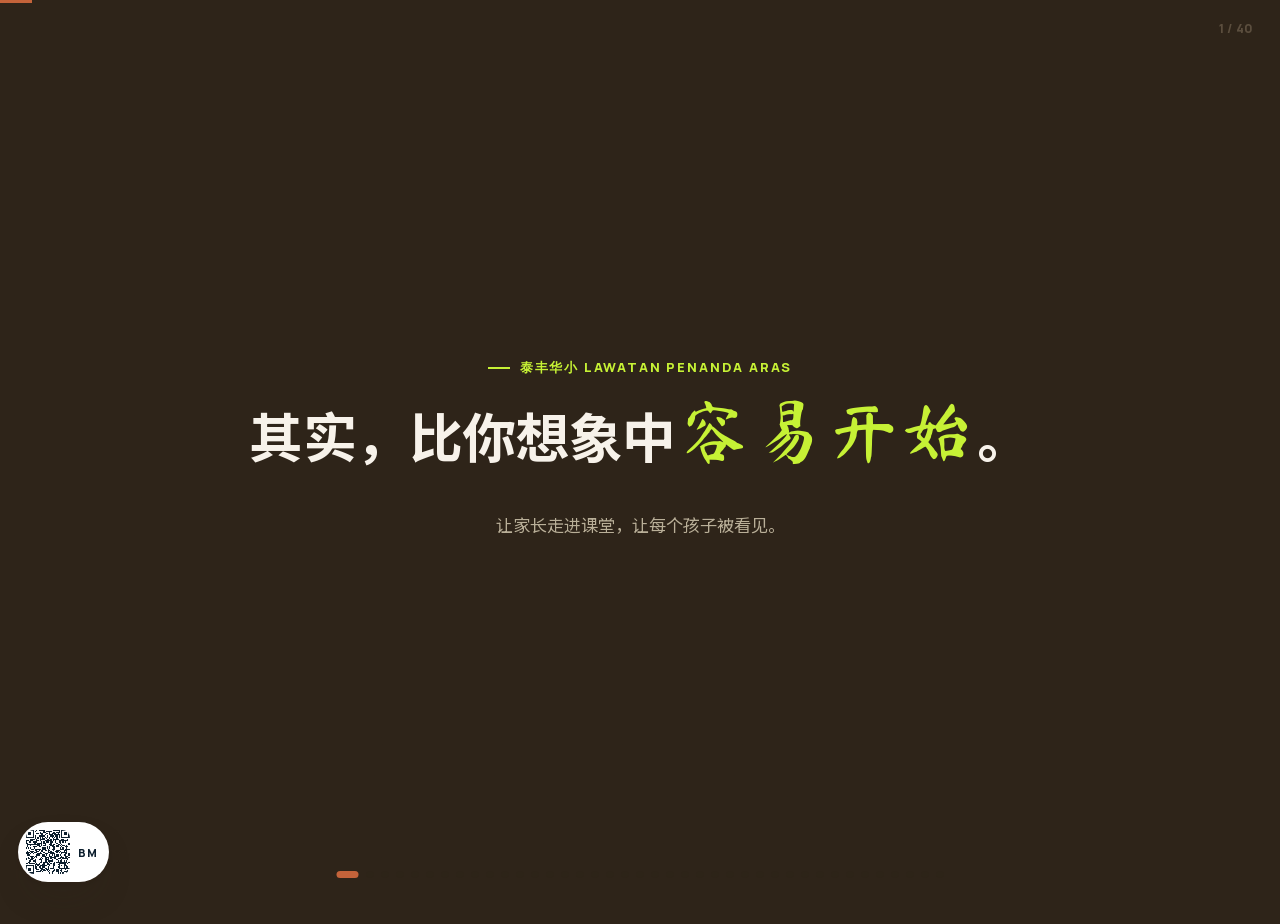
==== commit 4b0b15d6: "修正马来文QR链接：改用location.pathname而不是href，避免带上当前slide的#页数" ====
--- a/index.html
+++ b/index.html
@@ -693,7 +693,7 @@
     width: 168, height: 168,
     colorDark: "#2E2419", colorLight: "#ffffff"
   });
-  var malayUrl = location.href.replace(/index\.html.*$/,"").replace(/\/$/,"") + "/my/";
+  var malayUrl = location.origin + deckDir + "/my/";
   new QRCode(document.getElementById("malay-qr-holder"), {
     text: malayUrl,
     width: 220, height: 220,
